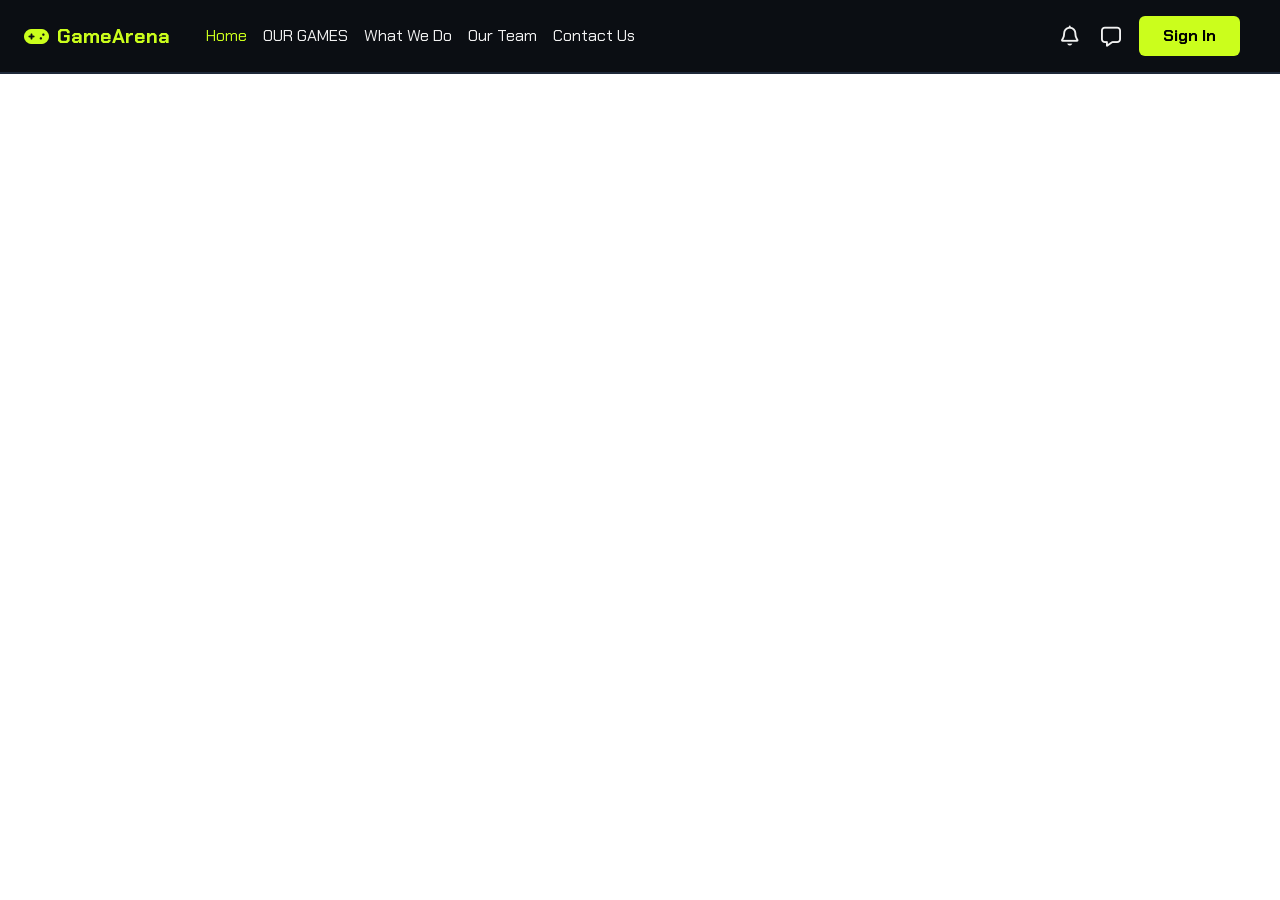
==== indexe.html @ db5d3f6b "add globle feature and  Navbar with styling" ====
<!DOCTYPE html>
<html lang="en">

<head>
    <meta charset="UTF-8">
    <meta name="viewport" content="width=device-width, initial-scale=1.0">
    <title>Games Website</title>
    <link rel="stylesheet" href="css/all.min.css">
    <link rel="stylesheet" href="css/bootstrap.min.css">
    <link rel="stylesheet" href="css/style.css">

    <!-- start font  -->

    <link rel="preconnect" href="https://fonts.googleapis.com">
    <link rel="preconnect" href="https://fonts.gstatic.com" crossorigin>
    <link
        href="https://fonts.googleapis.com/css2?family=Chakra+Petch:ital,wght@0,300;0,400;0,500;0,600;0,700;1,300;1,400;1,500;1,600;1,700&family=Days+One&display=swap"
        rel="stylesheet">

    <!-- end font  -->

</head>

<body>

    <!-- start nav -->

    <header class="position-fixed w-100" id="header">
        <nav class="navbar navbar-expand-lg mx-xxl-5 mx-auto px-0 py-0 px-lg-4 py-lg-3">
            <div class="container-fluid px-0 px-xxl-5">
                <div class="header-nav-container d-flex justify-content-between px-4 py-3 px-lg-0 py-lg-0">
                    <div class="logo-container me-4 d-flex align-items-center">
                        <i class="fa-solid fa-gamepad me-2 fa-lg"></i>
                        <span class="brand-name navbar-brand me-1 fw-bold">GameArena</span>
                    </div>
                    <button class="nav-bar-btn navbar-toggler border-0" type="button" data-bs-toggle="collapse"
                        data-bs-target="#navbarSupportedContent" aria-controls="navbarSupportedContent"
                        aria-expanded="false" aria-label="Toggle navigation">
                        <i class="bars-icon fa-solid fa-bars fa-lg"></i>
                    </button>
                </div>

                <div class="header-links px-4 py-3 px-lg-0 py-lg-0 collapse navbar-collapse"
                    id="navbarSupportedContent">
                    <ul class="nav-bar-list navbar-nav me-auto mb-2 mb-lg-0">
                        <li class="nav-item">
                            <a class="nav-color nav-link active" aria-current="page" href="#">Home</a>
                        </li>
                        <li class="nav-item">
                            <a class="nav-color nav-link" href="#">OUR GAMES</a>
                        </li>
                        <li class="nav-item">
                            <a class="nav-color nav-link" href="#">What We Do</a>
                        </li>
                        <li class="nav-item">
                            <a class="nav-color nav-link" href="#">Our Team</a>
                        </li>
                        <li class="nav-item">
                            <a class="nav-color nav-link" href="#">Contact Us</a>
                        </li>
                    </ul>
                    <div class="Sign-In-container d-flex align-items-center">
                        <button type="button" class="border-0 bg-transparent me-3 notification">
                            <i class="fa-regular fa-bell fa-lg"></i> <span
                                class="display-none d-none">Notifications</span>
                        </button>
                        <button type="button" class="border-0 bg-transparent me-3 message">
                            <i class="fa-regular fa-message fa-lg"></i> <span
                                class="display-none d-none">Messages</span>
                        </button>
                        <button class="sign-in-btn btn-main-color border-0 me-3 fw-bold btn-shine px-4 py-2 rounded-2"
                            type="submit">Sign In</button>
                    </div>
                </div>
            </div>
        </nav>
    </header>

    <!-- end nav -->


    <!-- start main -->

    <main>
        <section></section>
        <section></section>
        <section></section>
        <section></section>
        <section></section>
        <section></section>
    </main>

    <!-- end main -->


    <!-- start footer  -->

    <footer></footer>

    <!-- end footer  -->

    <script src="js/bootstrap.bundle.min.js"></script>
</body>

</html>
---- css/style.css ----
/* start globle feature */

*,
*::before,
*::after {
    margin: 0;
    padding: 0;
    box-sizing: border-box;
}

html {
    scroll-behavior: smooth;
}

body {
    /* font-family: "Days One", sans-serif; */
    font-family: "Chakra Petch", sans-serif;
}

::selection {
    background-color: var(--main-color);
    color: var(--main-background-color);
}

:root {
    --main-background-color: #0B0E13;
    --main-color: #CBFE1C;
    --sub-color: #F1F1F1;
    --border-color: #1E2939;
}

.btn-main-color {
    background-color: var(--main-color);
}

.btn-sub-color {
    color: var(--main-color);
    border: 2px solid var(--main-color);
    background-color: transparent;
    transition: 0.3s;
}

.btn-sub-color:hover {
    background-color: var(--main-color);
    color: var(--main-background-color);
}

.btn-shine {
    position: relative;
    overflow: hidden;
}

.btn-shine:before {
    content: "";
    width: 100%;
    height: 100%;
    background: linear-gradient(90deg, #0000, #fff6, #0000);
    transition: left 0.6s;
    top: 0;
    position: absolute;
    left: -100%;
}

.btn-shine:hover::before {
    left: 100%;
}

.btn-shine:after {
    content: "";
    width: 100%;
    height: 100%;
    background: rgba(0, 0, 0, 0);
    top: 0;
    left: 0;
    bottom: 0;
    right: 0;
    position: absolute;
    transition: 0.3s;
}

.btn-shine:hover::after {
    background: rgba(0, 0, 0, 0.15);
}

/* end globle feature */


/* start Navbar */

header {
    background-color: var(--main-background-color);
    border-bottom: 2px solid var(--border-color);
}

.logo-container i {
    color: var(--main-color);
}

#header .nav-bar-btn {
    box-shadow: none;
}

.bars-icon {
    color: var(--sub-color);
}

#header .navbar-nav .nav-link.active,
#header .navbar-nav .nav-link.show {
    color: var(--main-color);
}

#header .nav-color {
    color: var(--sub-color);
    transition: 0.3s;
}

#header .nav-color:hover {
    color: var(--main-color);
}


#header .brand-name {
    color: var(--main-color);
}

.Sign-In-container .notification,
.Sign-In-container .message {
    color: var(--sub-color);
    transition: 0.3s;
}

.Sign-In-container .notification:hover,
.Sign-In-container .message:hover {
    color: var(--main-color);
}

@media (max-width: 991.5px) {

    .nav-bar-list {
        margin-top: 20px;
    }

    .Sign-In-container {
        margin-top: 20px;
        border-top: 1px solid var(--border-color);
        padding-top: 20px;
        flex-direction: column;
        align-items: flex-start !important;
    }

    .header-links {
        border-top: 1px solid var(--border-color);
    }

    .header-nav-container {
        width: 100%;
    }

    .Sign-In-container .display-none {
        display: inline !important;
    }

    .Sign-In-container .notification,
    .Sign-In-container .message {
        margin-bottom: 12px;
    }

    .nav-bar-list {
        margin-top: 0;
    }

    .nav-bar-list li {
        margin-bottom: 16px;
    }

    .sign-in-btn {
        width: 100%;
    }

    .brand-name {
        font-size: 20px;
    }
}

/* end Navbar */
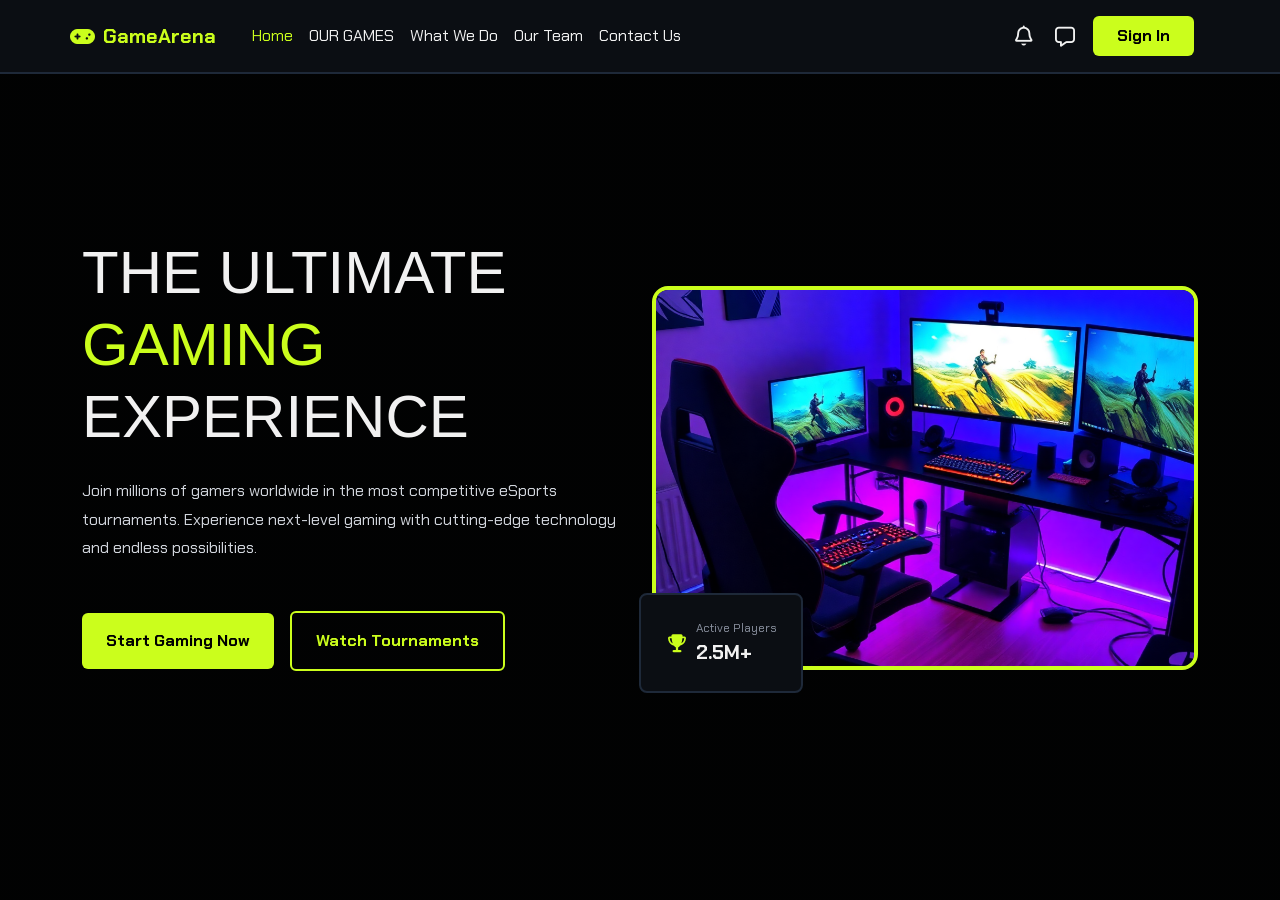
==== commit 08facf53: "enhance styling and layout for hero section and navbar; update font and background colors" ====
--- a/indexe.html
+++ b/indexe.html
@@ -25,55 +25,58 @@
 
     <!-- start nav -->
 
-    <header class="position-fixed w-100" id="header">
-        <nav class="navbar navbar-expand-lg mx-xxl-5 mx-auto px-0 py-0 px-lg-4 py-lg-3">
-            <div class="container-fluid px-0 px-xxl-5">
-                <div class="header-nav-container d-flex justify-content-between px-4 py-3 px-lg-0 py-lg-0">
-                    <div class="logo-container me-4 d-flex align-items-center">
-                        <i class="fa-solid fa-gamepad me-2 fa-lg"></i>
-                        <span class="brand-name navbar-brand me-1 fw-bold">GameArena</span>
+    <header class="position-fixed w-100 z-3" id="header">
+        <div class="container-xl px-0">
+            <nav class="navbar navbar-expand-lg mx-auto px-0 py-0 py-lg-3">
+                <div class="container-fluid px-0">
+                    <div class="header-nav-container d-flex justify-content-between px-4 py-3 px-lg-0 py-lg-0">
+                        <div class="logo-container me-4 d-flex align-items-center">
+                            <i class="fa-solid fa-gamepad me-2 fa-lg"></i>
+                            <span class="brand-name navbar-brand me-1 fw-bold">GameArena</span>
+                        </div>
+                        <button class="nav-bar-btn navbar-toggler border-0" type="button" data-bs-toggle="collapse"
+                            data-bs-target="#navbarSupportedContent" aria-controls="navbarSupportedContent"
+                            aria-expanded="false" aria-label="Toggle navigation">
+                            <i class="bars-icon fa-solid fa-bars fa-lg"></i>
+                        </button>
                     </div>
-                    <button class="nav-bar-btn navbar-toggler border-0" type="button" data-bs-toggle="collapse"
-                        data-bs-target="#navbarSupportedContent" aria-controls="navbarSupportedContent"
-                        aria-expanded="false" aria-label="Toggle navigation">
-                        <i class="bars-icon fa-solid fa-bars fa-lg"></i>
-                    </button>
-                </div>
 
-                <div class="header-links px-4 py-3 px-lg-0 py-lg-0 collapse navbar-collapse"
-                    id="navbarSupportedContent">
-                    <ul class="nav-bar-list navbar-nav me-auto mb-2 mb-lg-0">
-                        <li class="nav-item">
-                            <a class="nav-color nav-link active" aria-current="page" href="#">Home</a>
-                        </li>
-                        <li class="nav-item">
-                            <a class="nav-color nav-link" href="#">OUR GAMES</a>
-                        </li>
-                        <li class="nav-item">
-                            <a class="nav-color nav-link" href="#">What We Do</a>
-                        </li>
-                        <li class="nav-item">
-                            <a class="nav-color nav-link" href="#">Our Team</a>
-                        </li>
-                        <li class="nav-item">
-                            <a class="nav-color nav-link" href="#">Contact Us</a>
-                        </li>
-                    </ul>
-                    <div class="Sign-In-container d-flex align-items-center">
-                        <button type="button" class="border-0 bg-transparent me-3 notification">
-                            <i class="fa-regular fa-bell fa-lg"></i> <span
-                                class="display-none d-none">Notifications</span>
-                        </button>
-                        <button type="button" class="border-0 bg-transparent me-3 message">
-                            <i class="fa-regular fa-message fa-lg"></i> <span
-                                class="display-none d-none">Messages</span>
-                        </button>
-                        <button class="sign-in-btn btn-main-color border-0 me-3 fw-bold btn-shine px-4 py-2 rounded-2"
-                            type="submit">Sign In</button>
+                    <div class="header-links px-4 py-3 px-lg-0 py-lg-0 collapse navbar-collapse"
+                        id="navbarSupportedContent">
+                        <ul class="nav-bar-list navbar-nav me-auto mb-2 mb-lg-0">
+                            <li class="nav-item">
+                                <a class="nav-color nav-link active" aria-current="page" href="#hero">Home</a>
+                            </li>
+                            <li class="nav-item">
+                                <a class="nav-color nav-link" href="#">OUR GAMES</a>
+                            </li>
+                            <li class="nav-item">
+                                <a class="nav-color nav-link" href="#">What We Do</a>
+                            </li>
+                            <li class="nav-item">
+                                <a class="nav-color nav-link" href="#">Our Team</a>
+                            </li>
+                            <li class="nav-item">
+                                <a class="nav-color nav-link" href="#">Contact Us</a>
+                            </li>
+                        </ul>
+                        <div class="sign-in-container d-flex align-items-center">
+                            <button type="button" class="border-0 bg-transparent me-3 notification">
+                                <i class="fa-regular fa-bell fa-lg"></i> <span
+                                    class="display-none d-none">Notifications</span>
+                            </button>
+                            <button type="button" class="border-0 bg-transparent me-3 message">
+                                <i class="fa-regular fa-message fa-lg"></i> <span
+                                    class="display-none d-none">Messages</span>
+                            </button>
+                            <button
+                                class="sign-in-btn btn-main-color border-0 me-3 fw-bold btn-shine px-4 py-2 rounded-2"
+                                type="submit">Sign In</button>
+                        </div>
                     </div>
                 </div>
-            </div>
-        </nav>
+            </nav>
+        </div>
     </header>
 
     <!-- end nav -->
@@ -82,7 +85,47 @@
     <!-- start main -->
 
     <main>
-        <section></section>
+
+        <!-- start hero section -->
+
+        <section class="hero min-vh-100 d-flex align-items-center" id="hero">
+            <div class="container d-flex align-items-center justify-content-center">
+                <div class="row align-items-center px-xxl-2 text-center text-lg-start">
+                    <div class="hero-text col-lg-6">
+                        <h1 class="d-flex flex-column mb-4">THE ULTIMATE <span> GAMING</span> EXPERIENCE</h1>
+                        <p class="mb-5">Join millions of gamers worldwide in the most competitive eSports tournaments.
+                            Experience
+                            next-level gaming with cutting-edge technology and endless possibilities.</p>
+                        <div class="hero-btn d-flex align-items-center justify-content-center justify-content-lg-start mb-5">
+                            <button
+                                class="start-gaming-now-btn btn-main-color border-0 me-sm-3 fw-bold btn-shine px-4 py-3 rounded-2"
+                                type="submit">Start Gaming Now</button>
+                            <button class="watch-tournaments-btn btn-sub-color fw-bold btn-shine px-4 py-3 rounded-2"
+                                type="submit">Watch Tournaments</button>
+                        </div>
+                    </div>
+                    <div class="hero-image col-lg-6 position-relative">
+                        <div class="image-container">
+                            <img class="w-100 h-100 object-fit-cover rounded-4" src="images/hero-img.png"
+                                alt="hero-img">
+                        </div>
+                        <div class="trophy-container p-lg-4 p-sm-2 rounded-3 position-absolute">
+                            <div class="trophy d-flex align-items-center gap-2 text-start">
+                                <i class="fa-solid fa-trophy fa-lg"></i>
+                                <div>
+                                    <p class="active-players mb-0">Active Players</p>
+                                    <p class="active-players-number mb-0 fs-5 fw-bold">2.5M+</p>
+                                </div>
+                            </div>
+                        </div>
+                    </div>
+                </div>
+            </div>
+        </section>
+
+        <!-- end hero section -->
+
+
         <section></section>
         <section></section>
         <section></section>
--- a/css/style.css
+++ b/css/style.css
@@ -13,8 +13,15 @@
 }
 
 body {
-    /* font-family: "Days One", sans-serif; */
     font-family: "Chakra Petch", sans-serif;
+    background-color: var(--main-background-color);
+}
+
+h1,
+h2,
+h3,
+h4 {
+    font-family: "Days One", sans-serif;
 }
 
 ::selection {
@@ -27,6 +34,8 @@
     --main-color: #CBFE1C;
     --sub-color: #F1F1F1;
     --border-color: #1E2939;
+    --gray-color: #8B92A0;
+    --second-gray: #D1D5DC;
 }
 
 .btn-main-color {
@@ -123,24 +132,19 @@
     color: var(--main-color);
 }
 
-.Sign-In-container .notification,
-.Sign-In-container .message {
+.sign-in-container .notification,
+.sign-in-container .message {
     color: var(--sub-color);
     transition: 0.3s;
 }
 
-.Sign-In-container .notification:hover,
-.Sign-In-container .message:hover {
+.sign-in-container .notification:hover,
+.sign-in-container .message:hover {
     color: var(--main-color);
 }
 
 @media (max-width: 991.5px) {
-
-    .nav-bar-list {
-        margin-top: 20px;
-    }
-
-    .Sign-In-container {
+    .sign-in-container {
         margin-top: 20px;
         border-top: 1px solid var(--border-color);
         padding-top: 20px;
@@ -156,17 +160,13 @@
         width: 100%;
     }
 
-    .Sign-In-container .display-none {
+    .sign-in-container .display-none {
         display: inline !important;
     }
 
-    .Sign-In-container .notification,
-    .Sign-In-container .message {
+    .sign-in-container .notification,
+    .sign-in-container .message {
         margin-bottom: 12px;
-    }
-
-    .nav-bar-list {
-        margin-top: 0;
     }
 
     .nav-bar-list li {
@@ -182,4 +182,140 @@
     }
 }
 
-/* end Navbar */+/* end Navbar */
+
+
+/* start hero section */
+
+.hero {
+    padding-top: 120px;
+    padding-bottom: 64px;
+    background-image: linear-gradient(#000000e0, #000000e0), url("../images/hero-bg.jpg");
+    background-position: 50%;
+    background-size: cover;
+    background-attachment: fixed;
+}
+
+.trophy-container {
+    background-color: var(--main-background-color);
+    border: 2px solid var(--border-color);
+}
+
+.trophy i {
+    color: var(--main-color);
+}
+
+.image-container img {
+    border: 4px solid var(--main-color);
+}
+
+.hero-text h1 {
+    color: var(--sub-color);
+}
+
+.hero-text h1 span {
+    color: var(--main-color);
+}
+
+.hero-text p {
+    color: var(--second-gray);
+    line-height: 1.8;
+}
+
+.active-players {
+    font-size: 12px;
+    color: var(--gray-color);
+}
+
+.active-players-number {
+    color: var(--sub-color);
+}
+
+.trophy-container {
+    bottom: -6%;
+    left: -0.1%;
+}
+
+/* end hero section */
+
+/* media */
+
+/* xs */
+@media screen and (max-width:576px) {
+    .image-container {
+        height: 224px;
+    }
+
+    .hero-text h1 {
+        font-size: 30px;
+    }
+
+    .trophy i {
+        font-size: 15px;
+    }
+
+    .trophy-container {
+        padding: 12px;
+    }
+
+    .active-players {
+        font-size: 10px;
+    }
+
+    .active-players-number {
+        font-size: 12px;
+    }
+
+    .hero-btn {
+        flex-direction: column;
+        gap: 16px;
+    }
+
+    .hero-btn button {
+        padding: 10px 20px !important;
+    }
+
+    .start-gaming-now-btn,
+    .watch-tournaments-btn {
+        width: 100%;
+    }
+}
+
+/* sm */
+@media screen and (min-width:576px) {
+    .image-container {
+        height: 300px;
+    }
+
+    .hero-text h1 {
+        font-size: 32px;
+    }
+
+    .trophy i {
+        font-size: 18px;
+    }
+}
+
+/* md */
+@media screen and (min-width:768px) {
+    .image-container {
+        height: 384px;
+    }
+
+    .hero-text h1 {
+        font-size: 48px;
+    }
+}
+
+/* lg */
+@media screen and (min-width:992px) {
+    .hero-text h1 {
+        font-size: 60px;
+    }
+}
+
+/* xl */
+@media screen and (min-width:1200px) {}
+
+/* xxl */
+@media screen and (min-width:1400px) {}
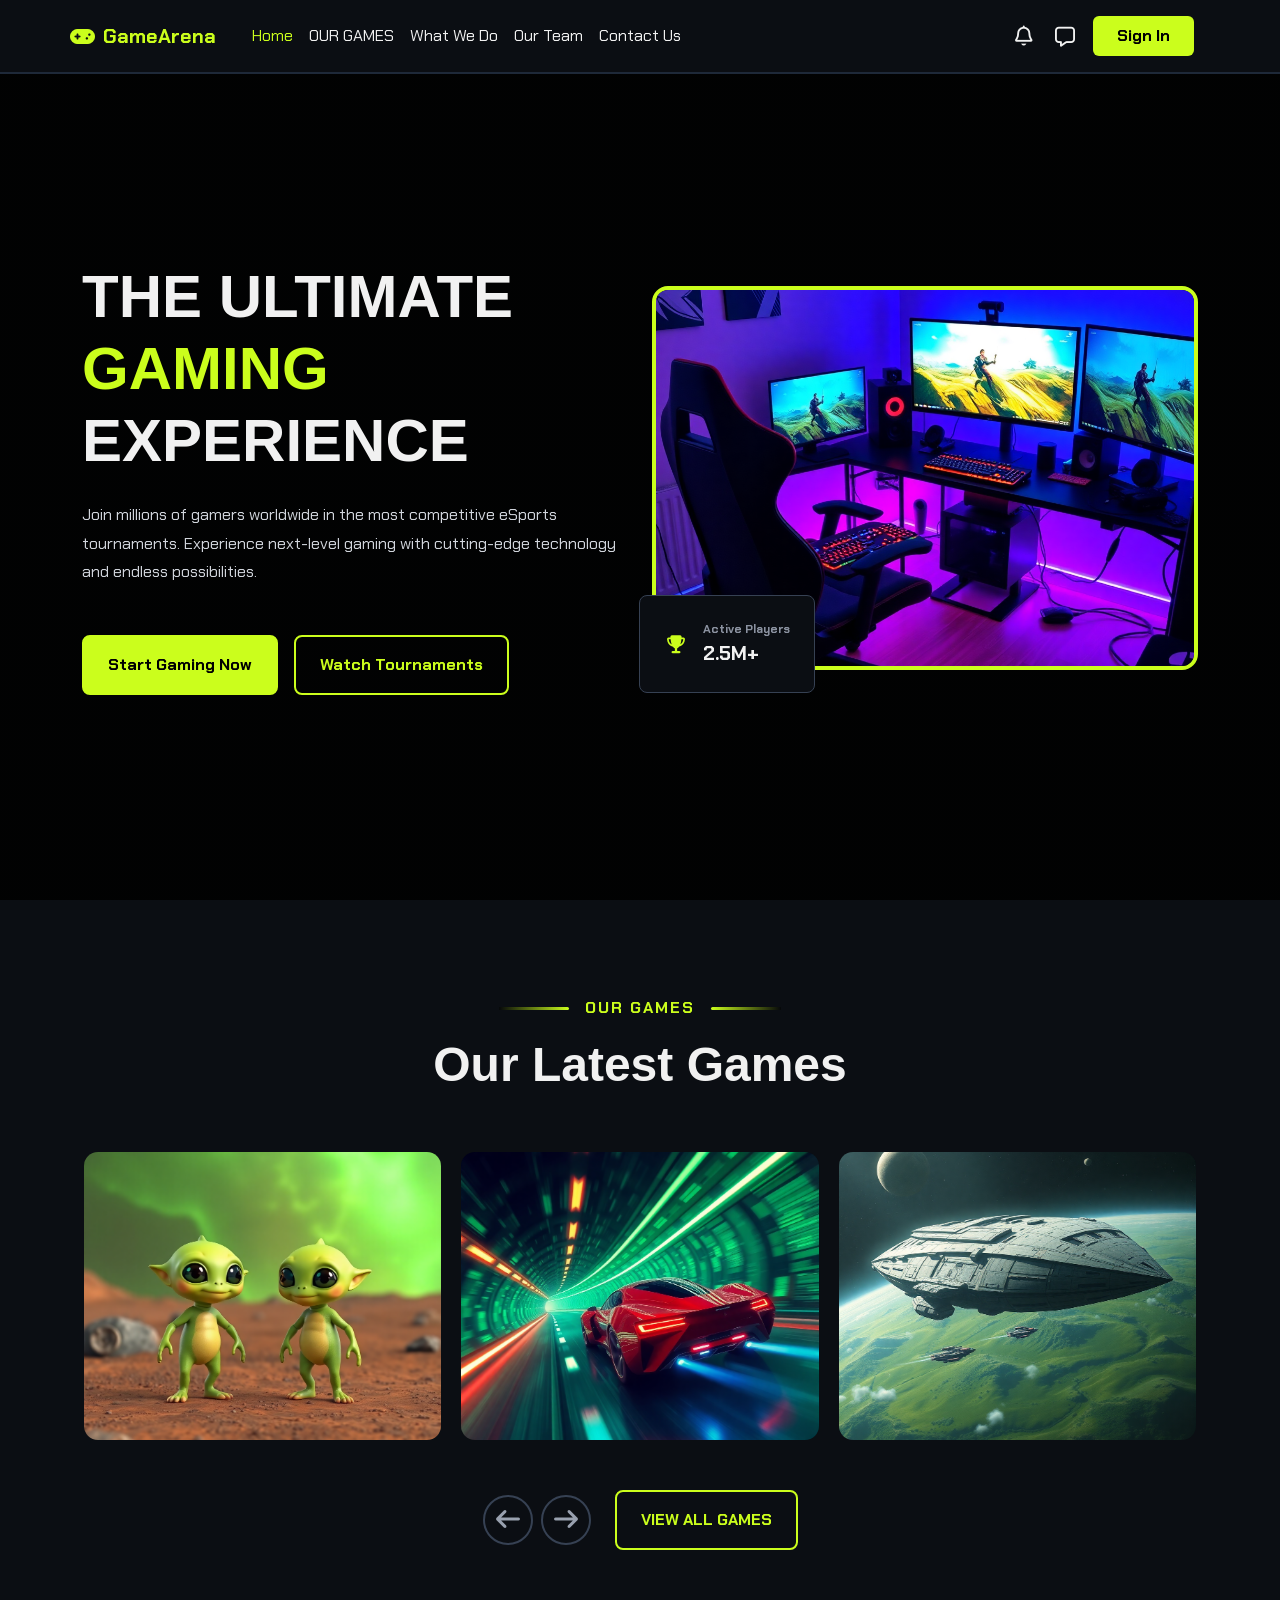
==== commit d5ffb9c5: "add our games section with carousel and enhance hero section layout" ====
--- a/indexe.html
+++ b/indexe.html
@@ -26,7 +26,7 @@
     <!-- start nav -->
 
     <header class="position-fixed w-100 z-3" id="header">
-        <div class="container-xl px-0">
+        <div class="container-lg px-0">
             <nav class="navbar navbar-expand-lg mx-auto px-0 py-0 py-lg-3">
                 <div class="container-fluid px-0">
                     <div class="header-nav-container d-flex justify-content-between px-4 py-3 px-lg-0 py-lg-0">
@@ -48,7 +48,7 @@
                                 <a class="nav-color nav-link active" aria-current="page" href="#hero">Home</a>
                             </li>
                             <li class="nav-item">
-                                <a class="nav-color nav-link" href="#">OUR GAMES</a>
+                                <a class="nav-color nav-link" href="#our-games">OUR GAMES</a>
                             </li>
                             <li class="nav-item">
                                 <a class="nav-color nav-link" href="#">What We Do</a>
@@ -90,17 +90,18 @@
 
         <section class="hero min-vh-100 d-flex align-items-center" id="hero">
             <div class="container d-flex align-items-center justify-content-center">
-                <div class="row align-items-center px-xxl-2 text-center text-lg-start">
+                <div class="row align-items-center px-xxl-2 text-center text-lg-start gx-xxl-5">
                     <div class="hero-text col-lg-6">
-                        <h1 class="d-flex flex-column mb-4">THE ULTIMATE <span> GAMING</span> EXPERIENCE</h1>
+                        <h1 class="d-flex flex-column mb-4 fw-bolder">THE ULTIMATE <span> GAMING</span> EXPERIENCE</h1>
                         <p class="mb-5">Join millions of gamers worldwide in the most competitive eSports tournaments.
                             Experience
                             next-level gaming with cutting-edge technology and endless possibilities.</p>
-                        <div class="hero-btn d-flex align-items-center justify-content-center justify-content-lg-start mb-5">
+                        <div
+                            class="hero-btn d-flex align-items-center justify-content-center justify-content-lg-start mb-5 mb-lg-0">
                             <button
-                                class="start-gaming-now-btn btn-main-color border-0 me-sm-3 fw-bold btn-shine px-4 py-3 rounded-2"
+                                class="start-gaming-now-btn btn-main-color me-sm-3 fw-bold btn-shine px-4 py-3 rounded-3"
                                 type="submit">Start Gaming Now</button>
-                            <button class="watch-tournaments-btn btn-sub-color fw-bold btn-shine px-4 py-3 rounded-2"
+                            <button class="watch-tournaments-btn btn-sub-color fw-bold btn-shine px-4 py-3 rounded-3"
                                 type="submit">Watch Tournaments</button>
                         </div>
                     </div>
@@ -110,10 +111,10 @@
                                 alt="hero-img">
                         </div>
                         <div class="trophy-container p-lg-4 p-sm-2 rounded-3 position-absolute">
-                            <div class="trophy d-flex align-items-center gap-2 text-start">
+                            <div class="trophy d-flex align-items-center gap-3 text-start">
                                 <i class="fa-solid fa-trophy fa-lg"></i>
                                 <div>
-                                    <p class="active-players mb-0">Active Players</p>
+                                    <p class="active-players mb-0 fw-bold">Active Players</p>
                                     <p class="active-players-number mb-0 fs-5 fw-bold">2.5M+</p>
                                 </div>
                             </div>
@@ -126,7 +127,213 @@
         <!-- end hero section -->
 
 
-        <section></section>
+        <!-- start our-games -->
+        <section class="our-games" id="our-games">
+            <div class="container">
+                <div class="row align-items-center px-xxl-2 gx-xxl-5">
+                    <div class="header-container text-center mb-5">
+                        <div class="d-flex justify-content-center align-items-center">
+                            <p class="gradiant1"></p>
+                            <p class="our-games-text px-3 fw-bold">OUR GAMES</p>
+                            <p class="gradiant2"></p>
+                        </div>
+                        <h2 class="heading-2 fw-bolder">Our Latest Games</h2>
+                    </div>
+                    <div id="carouselExample" class="carousel slide overflow-x-hidden">
+                        <div class="carousel-inner">
+                            <div class="carousel-item active">
+                                <div class="row g-3">
+                                    <div class="carousel-container col-12 col-md-6 col-lg-4 position-relative">
+                                        <div class="img-wrapper rounded-4">
+                                            <img src="images/latest-games-1.png" class="d-block w-100 object-fit-cover"
+                                                alt="latest-games-1">
+                                        </div>
+                                        <div
+                                            class="transition-bottom position-absolute bottom-0 start-0 end-0 h-50 rounded-4">
+                                        </div>
+                                        <div class="game-type-container d-flex gap-2 position-absolute">
+                                            <span class="fw-bold rounded-pill px-2 py-1"><i
+                                                    class="fa-solid fa-gamepad me-2"></i>ADVENTURE</span>
+                                            <span class="fw-bold rounded-pill px-2 py-1"><i
+                                                    class="fa-solid fa-users me-2"></i>MULTIPLAYER</span>
+                                        </div>
+                                        <h3 class="game-name position-absolute p-3 m-0 fs-6 fw-bold">Alien Companions
+                                        </h3>
+                                    </div>
+                                    <div class="carousel-container col-12 col-md-6 col-lg-4 position-relative">
+                                        <div class="img-wrapper rounded-4">
+                                            <img src="images/latest-games-2.png" class="d-block w-100 object-fit-cover"
+                                                alt="latest-games-1">
+                                        </div>
+                                        <div
+                                            class="transition-bottom position-absolute bottom-0 start-0 end-0 h-50 rounded-4">
+                                        </div>
+                                        <div class="game-type-container d-flex gap-2 position-absolute">
+                                            <span class="fw-bold rounded-pill px-2 py-1"><i
+                                                    class="fa-solid fa-flag-checkered me-2"></i>RACING</span>
+                                            <span class="fw-bold rounded-pill px-2 py-1"><i
+                                                    class="fa-solid fa-bolt me-2"></i>SCI-FI</span>
+                                        </div>
+                                        <h3 class="game-name position-absolute p-3 m-0 fs-6 fw-bold">Cyber Run 2099</h3>
+                                    </div>
+                                    <div class="carousel-container col-12 col-md-6 col-lg-4 position-relative">
+                                        <div class="img-wrapper rounded-4">
+                                            <img src="images/latest-games-3.png" class="d-block w-100 object-fit-cover"
+                                                alt="latest-games-1">
+                                        </div>
+                                        <div
+                                            class="transition-bottom position-absolute bottom-0 start-0 end-0 h-50 rounded-4">
+                                        </div>
+                                        <div class="game-type-container d-flex gap-2 position-absolute">
+                                            <span class="fw-bold rounded-pill px-2 py-1"><i
+                                                    class="fa-brands fa-discord me-2"></i>ACTION</span>
+                                            <span class="fw-bold rounded-pill px-2 py-1"><i
+                                                    class="fa-solid fa-microchip me-2"></i>GEFORCE</span>
+                                        </div>
+                                        <h3 class="game-name position-absolute p-3 m-0 fs-6 fw-bold">The Legend of
+                                            Zelda: Tears of the Kingdom</h3>
+                                    </div>
+                                </div>
+                            </div>
+                            <div class="carousel-item">
+                                <div class="row g-3">
+                                    <div class="carousel-container col-12 col-md-6 col-lg-4 position-relative">
+                                        <div class="img-wrapper rounded-4">
+                                            <img src="images/latest-games-4.png" class="d-block w-100 object-fit-cover"
+                                                alt="latest-games-1">
+                                        </div>
+                                        <div
+                                            class="transition-bottom position-absolute bottom-0 start-0 end-0 h-50 rounded-4">
+                                        </div>
+                                        <div class="game-type-container d-flex gap-2 position-absolute">
+                                            <span class="fw-bold rounded-pill px-2 py-1"><i
+                                                    class="fa-solid fa-shield-halved me-2"></i>RPG</span>
+                                            <span class="fw-bold rounded-pill px-2 py-1"><i
+                                                    class="fa-solid fa-wand-magic-sparkles me-2"></i>FANTASY</span>
+                                        </div>
+                                        <h3 class="game-name position-absolute p-3 m-0 fs-6 fw-bold">Aetheria Chronicles
+                                        </h3>
+                                    </div>
+                                    <div class="carousel-container col-12 col-md-6 col-lg-4 position-relative">
+                                        <div class="img-wrapper rounded-4">
+                                            <img src="images/latest-games-5.png" class="d-block w-100 object-fit-cover"
+                                                alt="latest-games-1">
+                                        </div>
+                                        <div
+                                            class="transition-bottom position-absolute bottom-0 start-0 end-0 h-50 rounded-4">
+                                        </div>
+                                        <div class="game-type-container d-flex gap-2 position-absolute">
+                                            <span class="fw-bold rounded-pill px-2 py-1"><i
+                                                    class="fa-solid fa-crosshairs me-2"></i>SHOOTER</span>
+                                            <span class="fw-bold rounded-pill px-2 py-1"><i
+                                                    class="fa-solid fa-user-group me-2"></i>CO-OP</span>
+                                        </div>
+                                        <h3 class="game-name position-absolute p-3 m-0 fs-6 fw-bold">Warfront Protocol
+                                        </h3>
+                                    </div>
+                                    <div class="carousel-container col-12 col-md-6 col-lg-4 position-relative">
+                                        <div class="img-wrapper rounded-4">
+                                            <img src="images/latest-games-6.png" class="d-block w-100 object-fit-cover"
+                                                alt="latest-games-1">
+                                        </div>
+                                        <div
+                                            class="transition-bottom position-absolute bottom-0 start-0 end-0 h-50 rounded-4">
+                                        </div>
+                                        <div class="game-type-container d-flex gap-2 position-absolute">
+                                            <span class="fw-bold rounded-pill px-2 py-1"><i
+                                                    class="fa-solid fa-dragon me-2"></i>FOOTBALL</span>
+                                            <span class="fw-bold rounded-pill px-2 py-1"><i
+                                                    class="fa-solid fa-star me-2"></i>FANTASY</span>
+                                        </div>
+                                        <h3 class="game-name position-absolute p-3 m-0 fs-6 fw-bold">Shot Striker</h3>
+                                    </div>
+                                </div>
+
+                            </div>
+                            <div class="carousel-item">
+                                <div class="row g-3">
+                                    <div class="carousel-container col-12 col-md-6 col-lg-4 position-relative">
+                                        <div class="img-wrapper rounded-4">
+                                            <img src="images/latest-games-7.png" class="d-block w-100 object-fit-cover"
+                                                alt="latest-games-1">
+                                        </div>
+                                        <div
+                                            class="transition-bottom position-absolute bottom-0 start-0 end-0 h-50 rounded-4">
+                                        </div>
+                                        <div class="game-type-container d-flex gap-2 position-absolute">
+                                            <span class="fw-bold rounded-pill px-2 py-1"><i
+                                                    class="fa-solid fa-trophy me-2"></i>SPORTS</span>
+                                            <span class="fw-bold rounded-pill px-2 py-1"><i
+                                                    class="fa-solid fa-fire me-2"></i>LEAGUE</span>
+                                        </div>
+                                        <h3 class="game-name position-absolute p-3 m-0 fs-6 fw-bold">Epic Gaming League
+                                        </h3>
+                                    </div>
+                                    <div class="carousel-container col-12 col-md-6 col-lg-4 position-relative">
+                                        <div class="img-wrapper rounded-4">
+                                            <img src="images/latest-games-8.png" class="d-block w-100 object-fit-cover"
+                                                alt="latest-games-1">
+                                        </div>
+                                        <div
+                                            class="transition-bottom position-absolute bottom-0 start-0 end-0 h-50 rounded-4">
+                                        </div>
+                                        <div class="game-type-container d-flex gap-2 position-absolute">
+                                            <span class="fw-bold rounded-pill px-2 py-1"><i
+                                                    class="fa-solid fa-rocket me-2"></i>SPACE</span>
+                                            <span class="fw-bold rounded-pill px-2 py-1"><i
+                                                    class="fa-solid fa-globe me-2"></i>EXPLORATION</span>
+                                        </div>
+                                        <h3 class="game-name position-absolute p-3 m-0 fs-6 fw-bold">Barren alien worlds
+                                        </h3>
+                                    </div>
+                                    <div class="carousel-container col-12 col-md-6 col-lg-4 position-relative">
+                                        <div class="img-wrapper rounded-4">
+                                            <img src="images/latest-games-9.png" class="d-block w-100 object-fit-cover"
+                                                alt="latest-games-1">
+                                        </div>
+                                        <div
+                                            class="transition-bottom position-absolute bottom-0 start-0 end-0 h-50 rounded-4">
+                                        </div>
+                                        <div class="game-type-container d-flex gap-2 position-absolute">
+                                            <span class="fw-bold rounded-pill px-2 py-1"><i
+                                                    class="fa-solid fa-hat-wizard me-2"></i>ACTION</span>
+                                            <span class="fw-bold rounded-pill px-2 py-1"><i
+                                                    class="fa-solid fa-dungeon me-2"></i>FUTURISTIC</span>
+                                        </div>
+                                        <h3 class="game-name position-absolute p-3 m-0 fs-6 fw-bold">Cloveland Quest
+                                        </h3>
+                                    </div>
+                                </div>
+
+                            </div>
+                        </div>
+                        <div
+                            class="our-games-btn-container mt-4 mt-sm-5 d-flex align-items-center justify-content-center">
+                            <div class="action-btn d-flex align-items-center justify-content-center">
+                                <button
+                                    class="me-2 rounded-circle bg-transparent p-3 d-flex align-items-center justify-content-center"
+                                    type="button" data-bs-target="#carouselExample" data-bs-slide="prev">
+                                    <span class="action-icon fa-solid fa-arrow-left fa-xl" aria-hidden="true"></span>
+                                    <span class="visually-hidden">Previous</span>
+                                </button>
+                                <button
+                                    class="me-sm-4 rounded-circle bg-transparent p-3 d-flex align-items-center justify-content-center"
+                                    type="button" data-bs-target="#carouselExample" data-bs-slide="next">
+                                    <span class="action-icon fa-solid fa-arrow-right fa-xl" aria-hidden="true"></span>
+                                    <span class="visually-hidden">Next</span>
+                                </button>
+                            </div>
+                            <button class="view-all-games-btn btn-sub-color fw-bold px-4 py-3 rounded-3"
+                                type="submit">VIEW ALL GAMES</button>
+                        </div>
+                    </div>
+                </div>
+            </div>
+        </section>
+
+        <!-- end our-games -->
+
+
         <section></section>
         <section></section>
         <section></section>
--- a/css/style.css
+++ b/css/style.css
@@ -18,9 +18,7 @@
 }
 
 h1,
-h2,
-h3,
-h4 {
+h2 {
     font-family: "Days One", sans-serif;
 }
 
@@ -34,12 +32,15 @@
     --main-color: #CBFE1C;
     --sub-color: #F1F1F1;
     --border-color: #1E2939;
+    --second-border: #364153;
     --gray-color: #8B92A0;
     --second-gray: #D1D5DC;
+    --dark-gray: #99a1af;
 }
 
 .btn-main-color {
     background-color: var(--main-color);
+    border: 2px solid var(--main-color);
 }
 
 .btn-sub-color {
@@ -198,7 +199,7 @@
 
 .trophy-container {
     background-color: var(--main-background-color);
-    border: 2px solid var(--border-color);
+    border: 1px solid var(--second-border);
 }
 
 .trophy i {
@@ -236,7 +237,152 @@
     left: -0.1%;
 }
 
+.gradiant1 {
+    width: 70px;
+    height: 3px;
+    background: #CBFE1C;
+    background: linear-gradient(90deg, #00000080 0%, #cbfe1c 100%);
+    border-top-right-radius: 10px;
+    border-bottom-right-radius: 10px;
+}
+
+.gradiant2 {
+    width: 70px;
+    height: 3px;
+    background: #CBFE1C;
+    background: linear-gradient(90deg, #cbfe1c 0%, #00000080 100%);
+    border-top-left-radius: 10px;
+    border-bottom-left-radius: 10px;
+}
+
+.our-games-text {
+    font-family: "Chakra Petch", sans-serif;
+    color: var(--main-color);
+    letter-spacing: 2px;
+}
+
 /* end hero section */
+
+
+/* start our games */
+
+.our-games {
+    padding: 96px 0px;
+    background-color: var(--main-background-color);
+}
+
+.carousel-container img {
+    max-height: 18em;
+}
+
+.carousel-container {
+    overflow: hidden;
+}
+
+.heading-2 {
+    font-size: 48px;
+    color: var(--sub-color);
+}
+
+.transition-bottom {
+    width: calc(100% - 16px);
+    margin: auto;
+}
+
+.game-type-container {
+    top: -30%;
+    left: 6%;
+    font-size: 12px;
+    color: var(--sub-color);
+    transition: 0.5s;
+}
+
+.game-type-container span {
+    backdrop-filter: blur(8px);
+    background-color: rgba(0, 0, 0, 0.8);
+}
+
+.game-type-container span i {
+    color: var(--main-color);
+}
+
+.img-wrapper {
+    overflow: hidden;
+}
+
+.img-wrapper img {
+    transition: 0.5s;
+}
+
+.img-wrapper {
+    border: 2px solid transparent;
+    transition: 0.5s;
+}
+
+.carousel-container:hover .img-wrapper {
+    border-color: var(--main-color);
+}
+
+.carousel-container:hover img {
+    transform: scale(1.1);
+}
+
+.transition-bottom {
+    background: #FFF;
+    background: linear-gradient(180deg, rgba(255, 255, 255, 0.01) 0%, rgba(203, 254, 28, 1) 100%);
+    opacity: 0;
+    transition: 0.5s;
+}
+
+.carousel-container:hover .transition-bottom {
+    opacity: 1;
+}
+
+.game-name {
+    color: var(--main-background-color);
+    bottom: -30%;
+    transition: 0.5s;
+}
+
+.carousel-container:hover .game-name {
+    bottom: 0;
+}
+
+.carousel-container:hover .game-type-container {
+    top: 4%;
+    z-index: 0;
+}
+
+.game-name,
+.game-type-container,
+.img-wrapper {
+    cursor: pointer;
+}
+
+.game-name,
+.game-type-container,
+.transition-bottom {
+    pointer-events: none;
+}
+
+.action-btn button {
+    width: 50px;
+    height: 50px;
+    color: var(--dark-gray);
+    border: 2px solid var(--second-border);
+    display: flex;
+    justify-content: center;
+    align-items: center;
+    transition: 0.3s;
+}
+
+.action-btn button:hover {
+    color: var(--main-color);
+    border-color: var(--main-color);
+}
+
+/* end our games */
+
 
 /* media */
 
@@ -266,18 +412,37 @@
         font-size: 12px;
     }
 
-    .hero-btn {
+    .hero-btn,
+    .our-games-btn-container {
         flex-direction: column;
         gap: 16px;
     }
 
     .hero-btn button {
         padding: 10px 20px !important;
+        font-size: 12px;
     }
 
     .start-gaming-now-btn,
     .watch-tournaments-btn {
         width: 100%;
+    }
+
+    .logo-container {
+        flex-wrap: wrap;
+    }
+
+    .heading-2 {
+        font-size: 28px;
+    }
+
+    .action-btn button .action-icon {
+        font-size: 16px;
+    }
+
+    .action-btn button {
+        width: 35px;
+        height: 35px;
     }
 }
 
@@ -294,6 +459,10 @@
     .trophy i {
         font-size: 18px;
     }
+
+    .heading-2 {
+        font-size: 28px;
+    }
 }
 
 /* md */
@@ -305,6 +474,10 @@
     .hero-text h1 {
         font-size: 48px;
     }
+
+    .heading-2 {
+        font-size: 32px;
+    }
 }
 
 /* lg */
@@ -312,6 +485,10 @@
     .hero-text h1 {
         font-size: 60px;
     }
+
+    .heading-2 {
+        font-size: 48px;
+    }
 }
 
 /* xl */
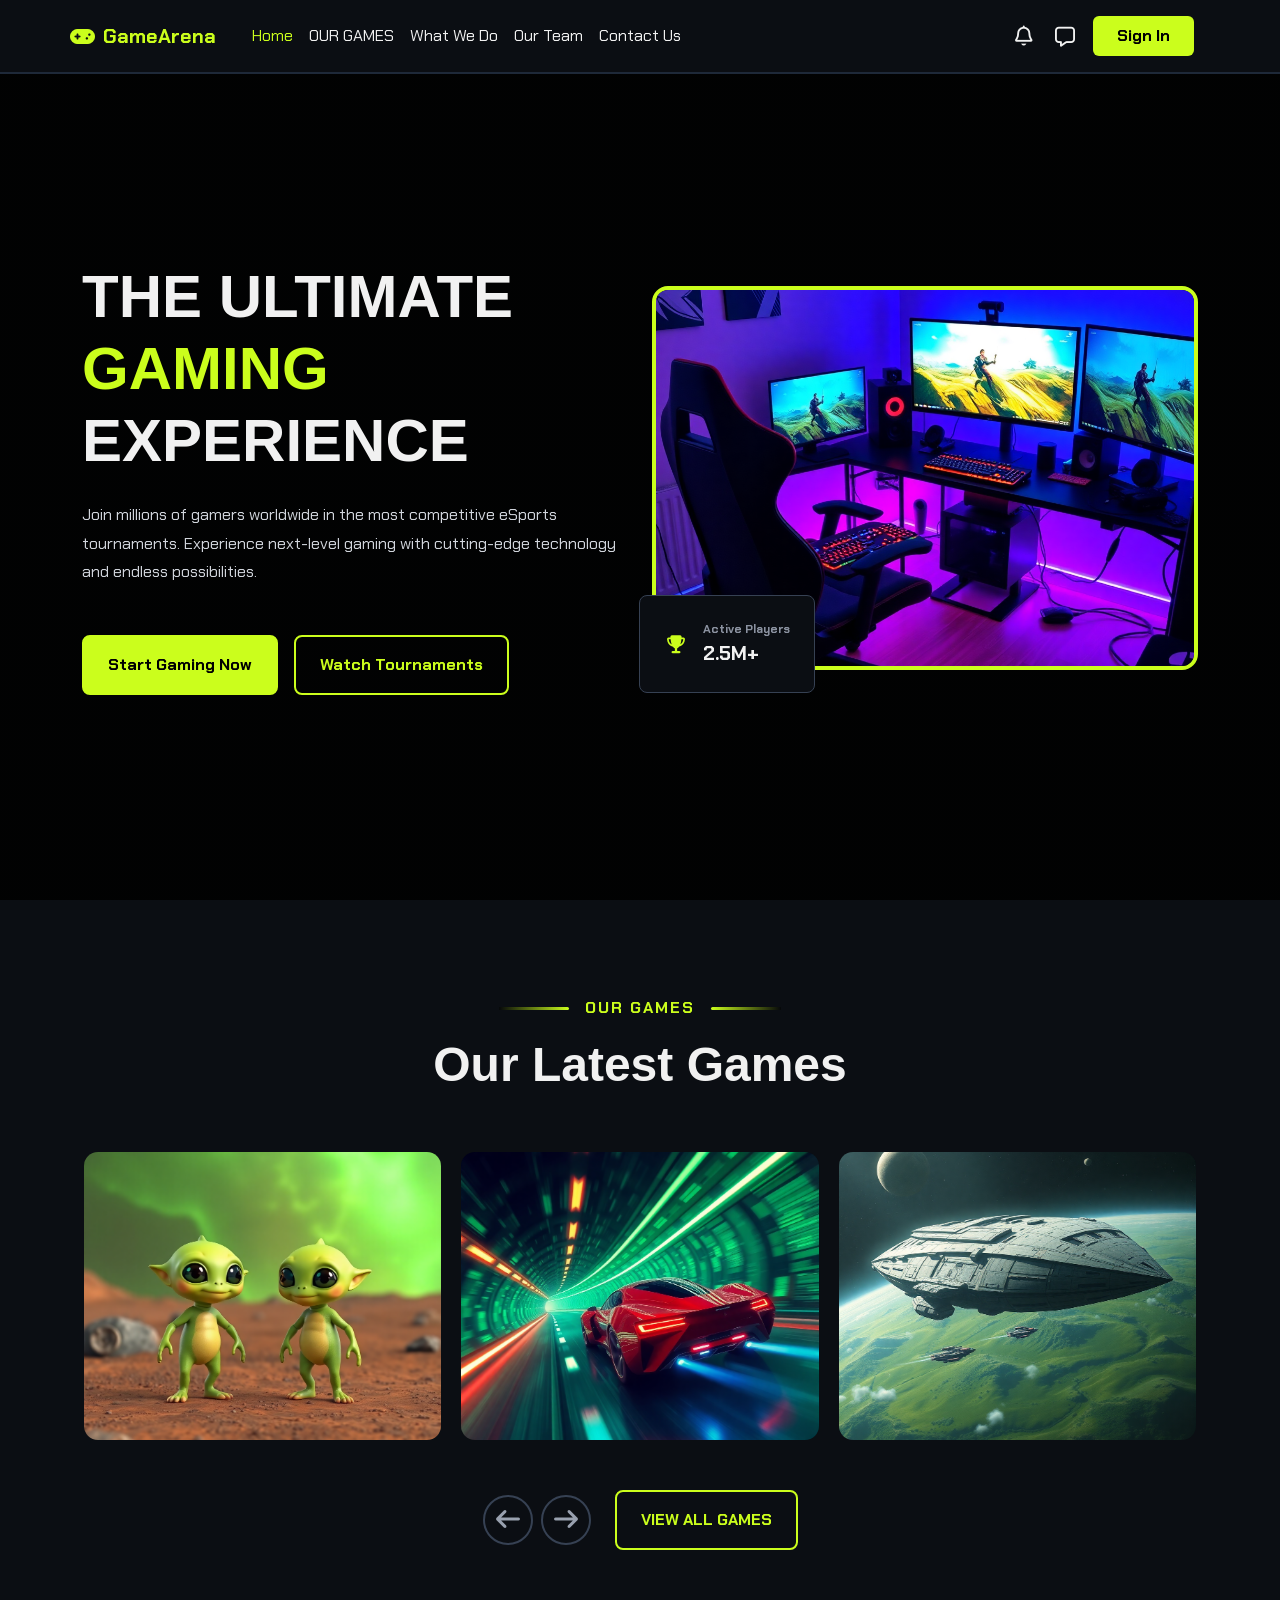
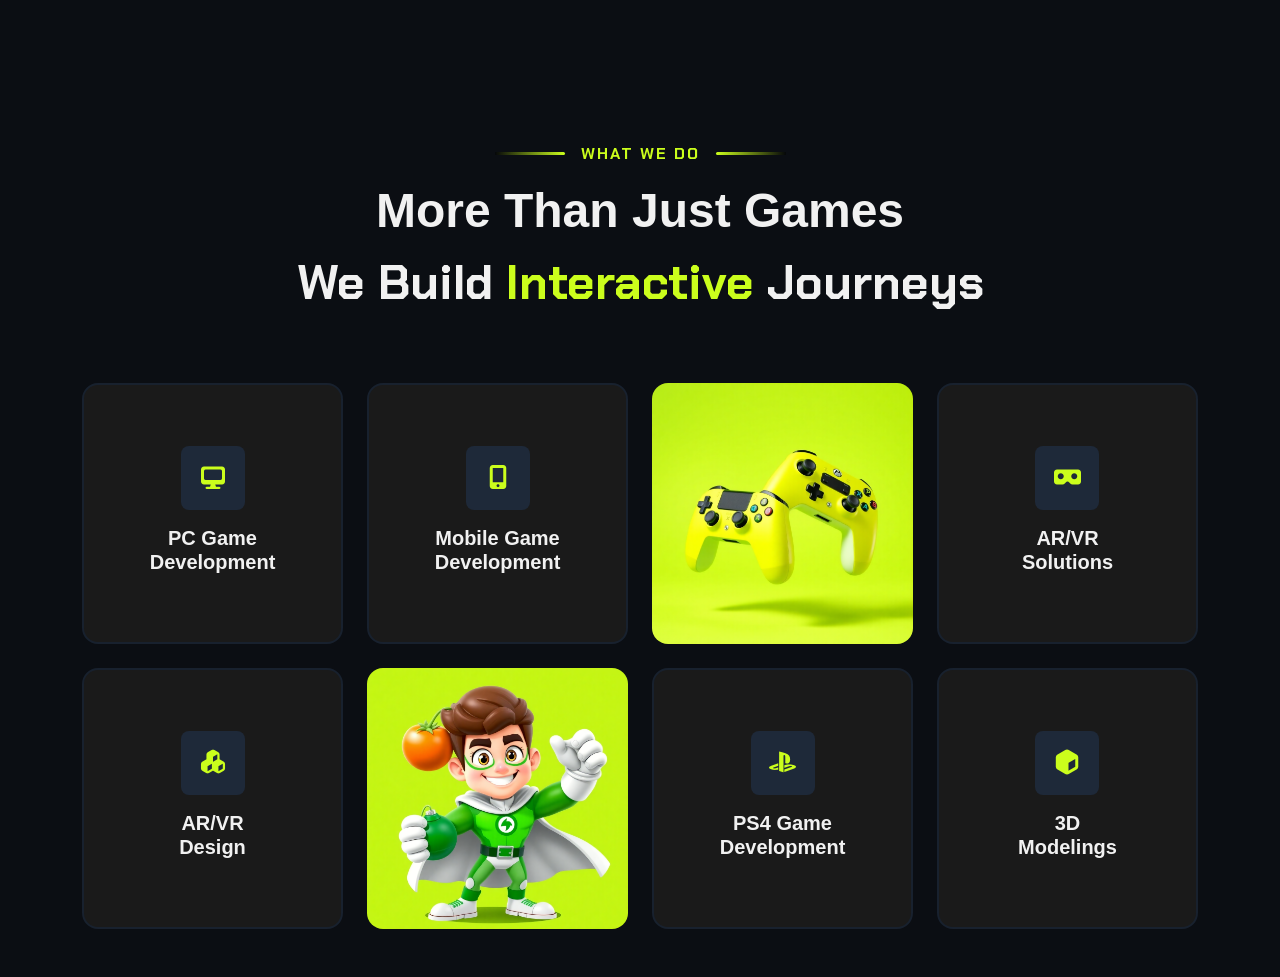
==== commit a5ec858b: "add "What We Do" section with cards and update navigation link" ====
--- a/indexe.html
+++ b/indexe.html
@@ -51,7 +51,7 @@
                                 <a class="nav-color nav-link" href="#our-games">OUR GAMES</a>
                             </li>
                             <li class="nav-item">
-                                <a class="nav-color nav-link" href="#">What We Do</a>
+                                <a class="nav-color nav-link" href="#what-we-do">What We Do</a>
                             </li>
                             <li class="nav-item">
                                 <a class="nav-color nav-link" href="#">Our Team</a>
@@ -334,7 +334,117 @@
         <!-- end our-games -->
 
 
-        <section></section>
+        <!-- start what we do -->
+        <section class="what-we-do" id="what-we-do">
+            <div class="container">
+                <div class="row align-items-center px-xxl-2 gx-xxl-5">
+                    <div class="header-container text-center mb-5">
+                        <div class="d-flex justify-content-center align-items-center">
+                            <p class="gradiant1"></p>
+                            <p class="our-games-text px-3 fw-bold">WHAT WE DO</p>
+                            <p class="gradiant2"></p>
+                        </div>
+                        <h2 class="heading-2 fw-bolder">More Than Just Games</h2>
+                        <p class="heading-2 we-build fw-bold">We Build <span> Interactive</span> Journeys</p>
+                    </div>
+                </div>
+
+                <div class="card-container row g-3 g-lg-4 px-xxl-2">
+                    <div class="what-we-card-container col-6 col-lg-3">
+                        <div
+                            class="what-we-card p-3 rounded-4 d-flex align-items-center justify-content-center position-relative overflow-hidden">
+                            <div class="card-content d-flex align-items-center flex-column">
+                                <div class="card-icon d-flex justify-content-center align-items-center mb-2 mb-lg-3">
+                                    <i class="fa-solid fa-desktop fa-xl"></i>
+                                </div>
+                                <h3 class="fw-bolder fw-bolder fs-6 text-center">PC Game<br>Development</h3>
+                            </div>
+                            <div class="top-icon position-absolute"></div>
+                            <div class="bottom-icon position-absolute"></div>
+                        </div>
+                    </div>
+                    <div class="what-we-card-container col-6 col-lg-3">
+                        <div
+                            class="what-we-card p-3 rounded-4 d-flex align-items-center justify-content-center position-relative overflow-hidden">
+                            <div class="card-content d-flex align-items-center flex-column">
+                                <div class="card-icon d-flex justify-content-center align-items-center mb-2 mb-lg-3">
+                                    <i class="fa-solid fa-mobile-screen-button fa-xl"></i>
+                                </div>
+                                <h3 class="fw-bolder fs-6 text-center">Mobile Game<br>Development</h3>
+                            </div>
+                            <div class="top-icon position-absolute"></div>
+                            <div class="bottom-icon position-absolute"></div>
+                        </div>
+                    </div>
+                    <div class="what-we-card-container col-6 col-lg-3">
+                        <div class="what-we-image rounded-4">
+                            <img class="rounded-4 w-100 h-100 object-fit-cover" src="images/what-we-do-1.png" alt="controlar-image">
+                        </div>
+                    </div>
+                    <div class="what-we-card-container col-6 col-lg-3">
+                        <div
+                            class="what-we-card p-3 rounded-4 d-flex align-items-center justify-content-center position-relative overflow-hidden">
+                            <div class="card-content d-flex align-items-center flex-column">
+                                <div class="card-icon d-flex justify-content-center align-items-center mb-2 mb-lg-3">
+                                    <i class="fa-solid fa-vr-cardboard fa-xl"></i>
+                                </div>
+                                <h3 class="fw-bolder fs-6 text-center">AR/VR<br>Solutions</h3>
+                            </div>
+                            <div class="top-icon position-absolute"></div>
+                            <div class="bottom-icon position-absolute"></div>
+                        </div>
+                    </div>
+                    <div class="what-we-card-container col-6 col-lg-3">
+                        <div
+                            class="what-we-card p-3 rounded-4 d-flex align-items-center justify-content-center position-relative overflow-hidden">
+                            <div class="card-content d-flex align-items-center flex-column">
+                                <div class="card-icon d-flex justify-content-center align-items-center mb-2 mb-lg-3">
+                                    <i class="fa-solid fa-cubes fa-xl"></i>
+                                </div>
+                                <h3 class="fw-bolder fs-6 text-center">AR/VR<br>Design</h3>
+                            </div>
+                            <div class="top-icon position-absolute"></div>
+                            <div class="bottom-icon position-absolute"></div>
+                        </div>
+                    </div>
+                    <div class="what-we-card-container col-6 col-lg-3">
+                        <div class="what-we-image rounded-4">
+                            <img class="rounded-4 w-100 h-100 object-fit-cover" src="images/what-we-do-2.png" alt="hero-image">
+                        </div>
+                    </div>
+                    <div class="what-we-card-container col-6 col-lg-3">
+                        <div
+                            class="what-we-card p-3 rounded-4 d-flex align-items-center justify-content-center position-relative overflow-hidden">
+                            <div class="card-content d-flex align-items-center flex-column">
+                                <div class="card-icon d-flex justify-content-center align-items-center mb-2 mb-lg-3">
+                                    <i class="fa-brands fa-playstation fa-xl"></i>
+                                </div>
+                                <h3 class="fw-bolder fs-6 text-center">PS4 Game<br>Development</h3>
+                            </div>
+                            <div class="top-icon position-absolute"></div>
+                            <div class="bottom-icon position-absolute"></div>
+                        </div>
+                    </div>
+                    <div class="what-we-card-container col-6 col-lg-3">
+                        <div
+                            class="what-we-card p-3 rounded-4 d-flex align-items-center justify-content-center position-relative overflow-hidden">
+                            <div class="card-content d-flex align-items-center flex-column">
+                                <div class="card-icon d-flex justify-content-center align-items-center mb-2 mb-lg-3">
+                                    <i class="fa-solid fa-cube fa-xl"></i>
+                                </div>
+                                <h3 class="fw-bolder fs-6 text-center">3D<br>Modelings</h3>
+                            </div>
+                            <div class="top-icon position-absolute"></div>
+                            <div class="bottom-icon position-absolute"></div>
+                        </div>
+                    </div>
+                </div>
+            </div>
+        </section>
+
+        <!-- end what we do -->
+
+
         <section></section>
         <section></section>
         <section></section>
--- a/css/style.css
+++ b/css/style.css
@@ -36,6 +36,9 @@
     --gray-color: #8B92A0;
     --second-gray: #D1D5DC;
     --dark-gray: #99a1af;
+    --card-color: #1A1A1A;
+    --card-border: #18212E;
+    --dark-color: #1e2939;
 }
 
 .btn-main-color {
@@ -384,6 +387,75 @@
 /* end our games */
 
 
+/* start what we do */
+
+.what-we-do {
+    padding: 96px 0px 48px;
+}
+
+.we-build span {
+    color: var(--main-color);
+}
+
+.what-we-card {
+    background-color: var(--card-color);
+    border: 2px solid var(--card-border);
+    transition: 0.2s;
+}
+
+.card-content h3 {
+    font-family: "Days One", sans-serif;
+    color: var(--sub-color);
+}
+
+.card-icon {
+    width: 64px;
+    height: 64px;
+    background-color: var(--dark-color);
+    color: var(--main-color);
+    border-radius: 0.5rem;
+    transition: 0.2s;
+
+}
+
+.top-icon {
+    top: -10%;
+    left: -10%;
+    border-top: 24px solid #CBFE1C;
+    border-right: 24px solid transparent;
+    transition: 0.2s;
+}
+
+.bottom-icon {
+    bottom: -10%;
+    right: -10%;
+    border-bottom: 24px solid #CBFE1C;
+    border-left: 24px solid transparent;
+    transition: 0.2s;
+}
+
+.what-we-card:hover .top-icon {
+    top: 6%;
+    left: 6%;
+}
+
+.what-we-card:hover .bottom-icon {
+    bottom: 6%;
+    right: 6%;
+}
+
+.what-we-card:hover .card-icon {
+    background-color: var(--main-color);
+    color: var(--dark-color);
+}
+
+.what-we-card:hover {
+    border-color: var(--main-color);
+}
+
+/* end what we do */
+
+
 /* media */
 
 /* xs */
@@ -444,6 +516,16 @@
         width: 35px;
         height: 35px;
     }
+
+    .card-icon {
+        width: 48px;
+        height: 48px;
+    }
+
+    .what-we-card,
+    .what-we-image {
+        height: 210px;
+    }
 }
 
 /* sm */
@@ -463,6 +545,15 @@
     .heading-2 {
         font-size: 28px;
     }
+
+    .card-content h3 {
+        font-size: 20px !important;
+    }
+
+    .what-we-card,
+    .what-we-image {
+        height: 250px;
+    }
 }
 
 /* md */
@@ -478,6 +569,11 @@
     .heading-2 {
         font-size: 32px;
     }
+
+    .what-we-card,
+    .what-we-image {
+        height: 340px;
+    }
 }
 
 /* lg */
@@ -489,6 +585,11 @@
     .heading-2 {
         font-size: 48px;
     }
+
+    .what-we-card,
+    .what-we-image {
+        height: 100%;
+    }
 }
 
 /* xl */
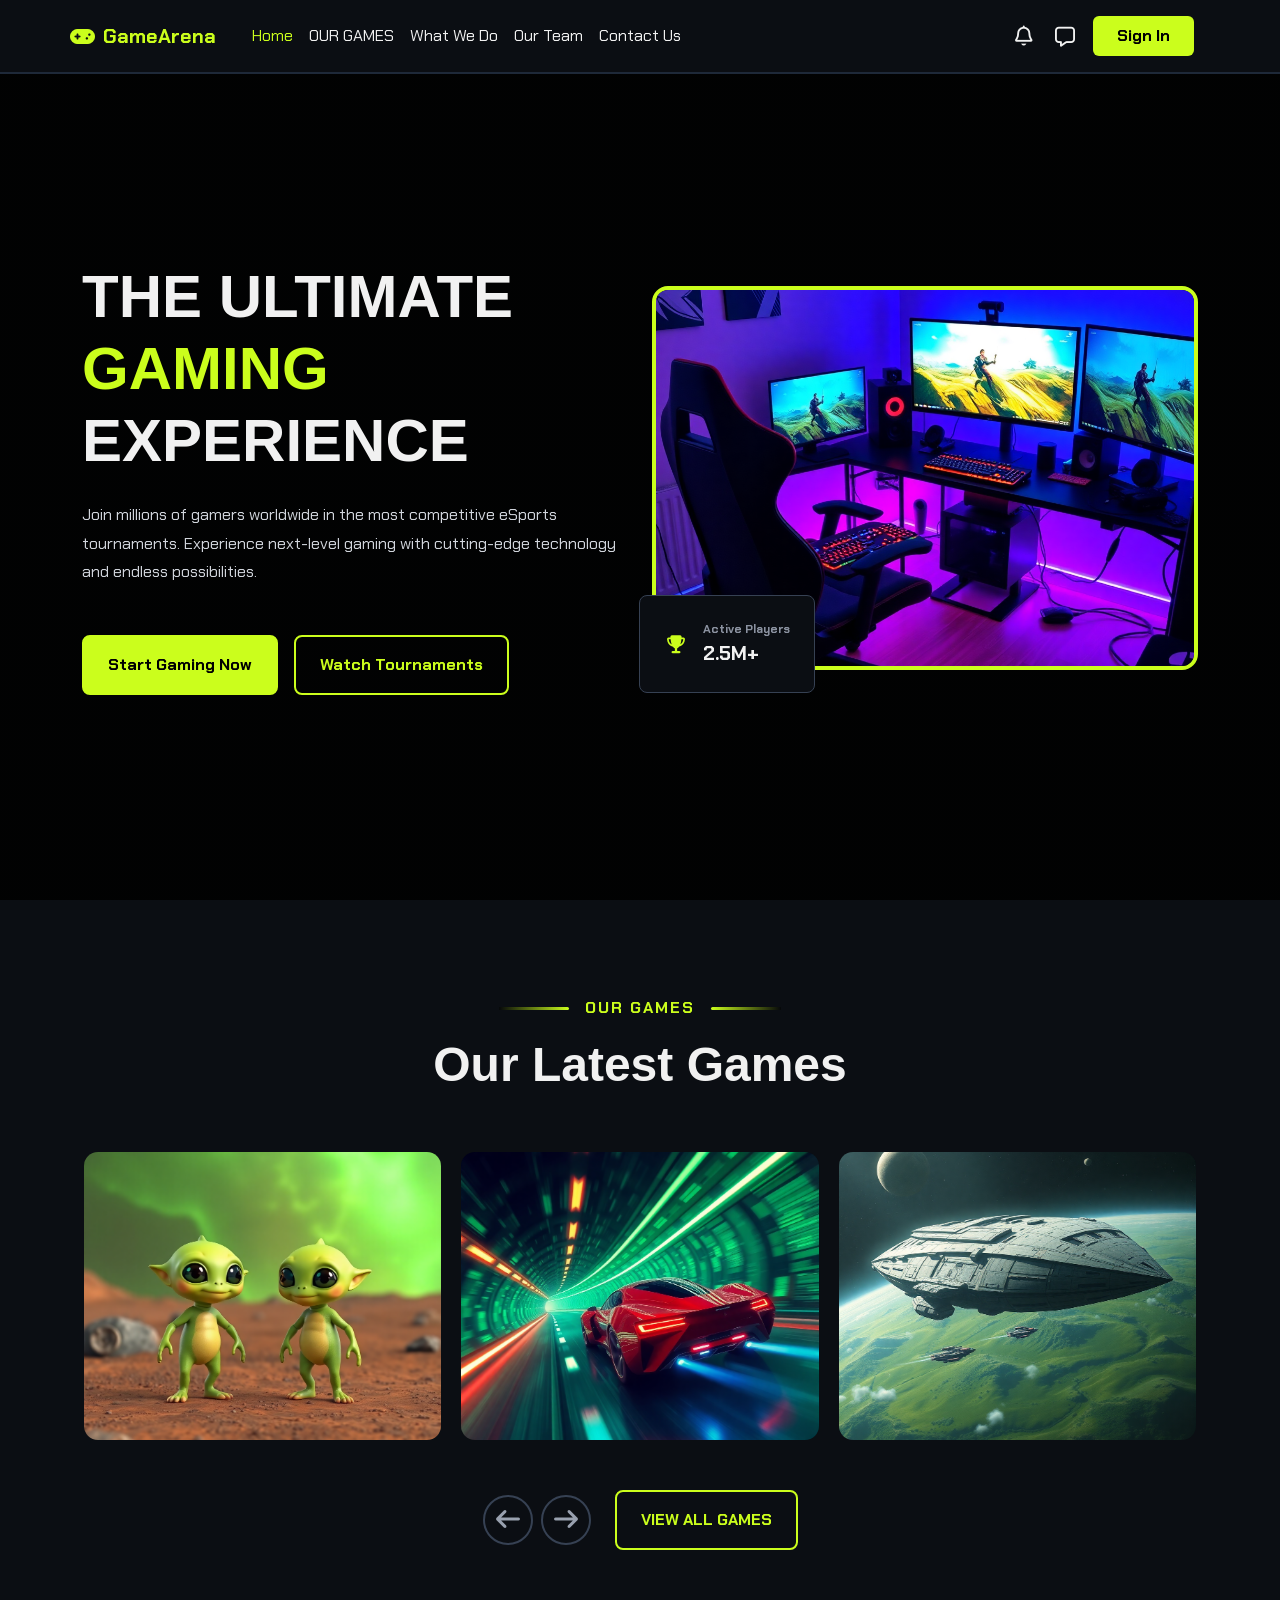
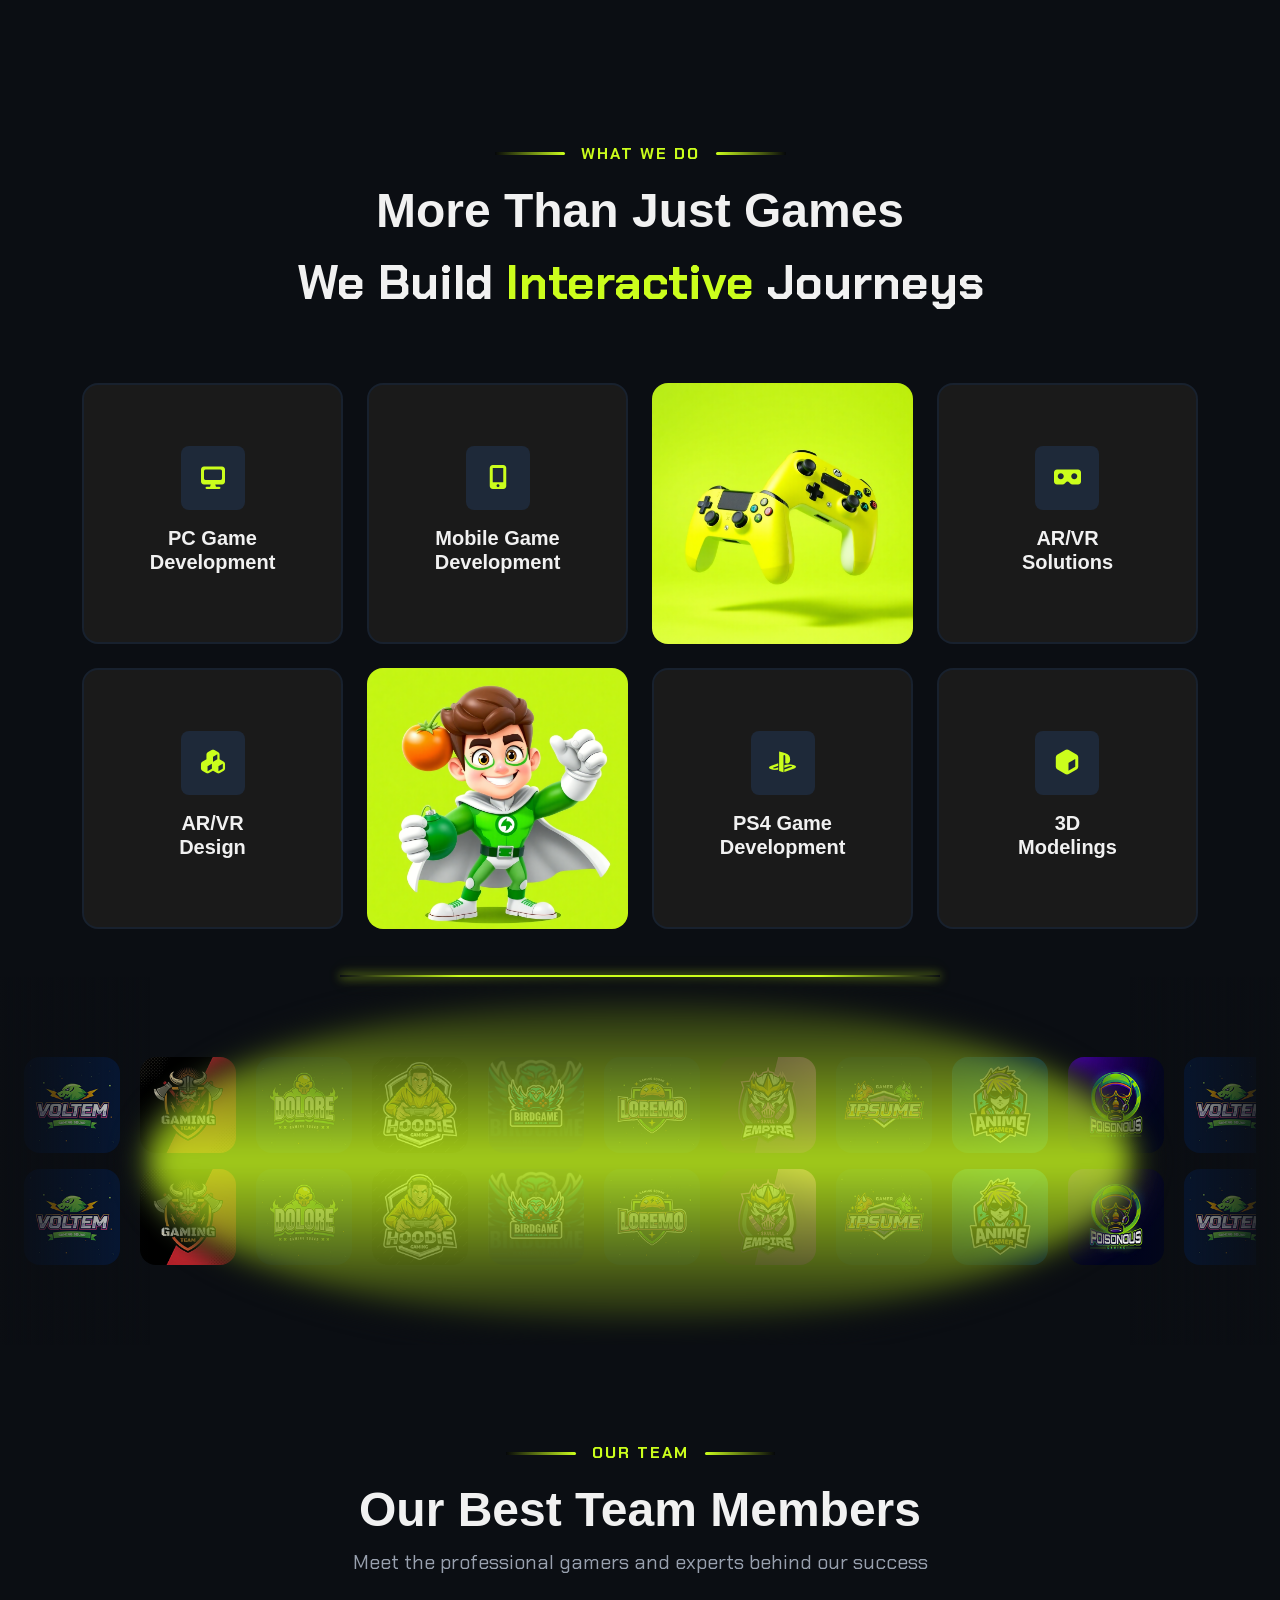
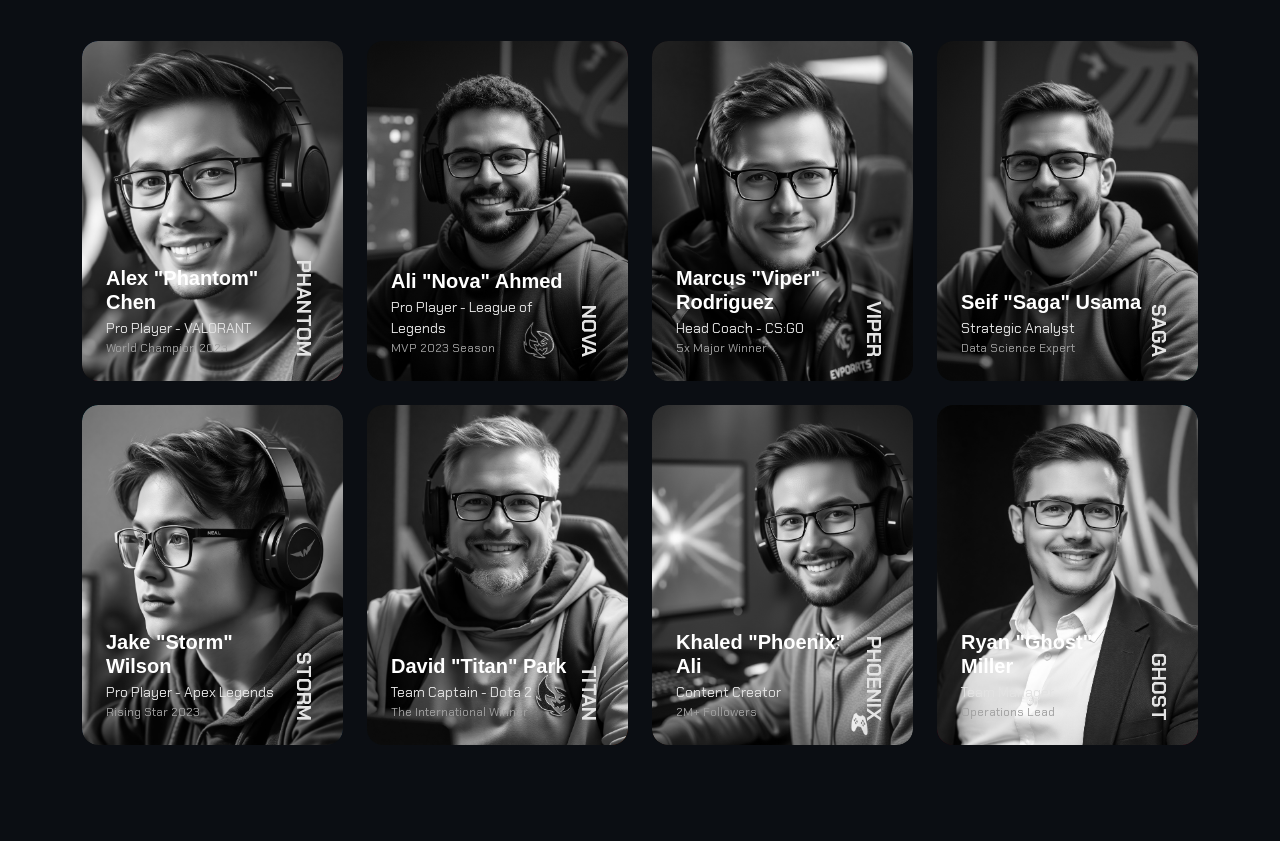
==== commit 748dc371: "add sponsors and our team sections with responsive design and animations; update navigation links" ====
--- a/indexe.html
+++ b/indexe.html
@@ -54,10 +54,10 @@
                                 <a class="nav-color nav-link" href="#what-we-do">What We Do</a>
                             </li>
                             <li class="nav-item">
-                                <a class="nav-color nav-link" href="#">Our Team</a>
+                                <a class="nav-color nav-link" href="#our-team">Our Team</a>
                             </li>
                             <li class="nav-item">
-                                <a class="nav-color nav-link" href="#">Contact Us</a>
+                                <a class="nav-color nav-link" href="#contact-us">Contact Us</a>
                             </li>
                         </ul>
                         <div class="sign-in-container d-flex align-items-center">
@@ -378,7 +378,8 @@
                     </div>
                     <div class="what-we-card-container col-6 col-lg-3">
                         <div class="what-we-image rounded-4">
-                            <img class="rounded-4 w-100 h-100 object-fit-cover" src="images/what-we-do-1.png" alt="controlar-image">
+                            <img class="rounded-4 w-100 h-100 object-fit-cover" src="images/what-we-do-1.png"
+                                alt="controlar-image">
                         </div>
                     </div>
                     <div class="what-we-card-container col-6 col-lg-3">
@@ -409,7 +410,8 @@
                     </div>
                     <div class="what-we-card-container col-6 col-lg-3">
                         <div class="what-we-image rounded-4">
-                            <img class="rounded-4 w-100 h-100 object-fit-cover" src="images/what-we-do-2.png" alt="hero-image">
+                            <img class="rounded-4 w-100 h-100 object-fit-cover" src="images/what-we-do-2.png"
+                                alt="hero-image">
                         </div>
                     </div>
                     <div class="what-we-card-container col-6 col-lg-3">
@@ -445,13 +447,235 @@
         <!-- end what we do -->
 
 
-        <section></section>
-        <section></section>
-        <section></section>
+        <!-- start sponsors -->
+
+        <section class="sponsors px-4 position-relative overflow-hidden" id="sponsors">
+            <div class="d-flex flex-column gap-3 overflow-hidden">
+                <div class="bg-sponsors rounded-circle w-100 h-100 position-absolute top-50 start-50 translate-middle">
+                </div>
+                <div class="logos-track left">
+                    <img src="images/logo-1.jpg" alt="sponsors-icon-1">
+                    <img src="images/logo-2.jpg" alt="sponsors-icon-2">
+                    <img src="images/logo-3.jpg" alt="sponsors-icon-3">
+                    <img src="images/logo-4.jpg" alt="sponsors-icon-4">
+                    <img src="images/logo-5.jpg" alt="sponsors-icon-5">
+                    <img src="images/logo-6.jpg" alt="sponsors-icon-6">
+                    <img src="images/logo-7.jpg" alt="sponsors-icon-7">
+                    <img src="images/logo-8.jpg" alt="sponsors-icon-8">
+                    <img src="images/logo-9.jpg" alt="sponsors-icon-9">
+                    <img src="images/logo-10.jpg" alt="sponsors-icon-10">
+                    <img src="images/logo-11.jpg" alt="sponsors-icon-11">
+                    <img src="images/logo-12.jpg" alt="sponsors-icon-12">
+
+                    <img src="images/logo-1.jpg" alt="sponsors-icon-1">
+                    <img src="images/logo-2.jpg" alt="sponsors-icon-2">
+                    <img src="images/logo-3.jpg" alt="sponsors-icon-3">
+                    <img src="images/logo-4.jpg" alt="sponsors-icon-4">
+                    <img src="images/logo-5.jpg" alt="sponsors-icon-5">
+                    <img src="images/logo-6.jpg" alt="sponsors-icon-6">
+                    <img src="images/logo-7.jpg" alt="sponsors-icon-7">
+                    <img src="images/logo-8.jpg" alt="sponsors-icon-8">
+                    <img src="images/logo-9.jpg" alt="sponsors-icon-9">
+                    <img src="images/logo-10.jpg" alt="sponsors-icon-10">
+                    <img src="images/logo-11.jpg" alt="sponsors-icon-11">
+                    <img src="images/logo-12.jpg" alt="sponsors-icon-12">
+                </div>
+
+                <div class="logos-track right">
+                    <img src="images/logo-1.jpg" alt="sponsors-icon-1">
+                    <img src="images/logo-2.jpg" alt="sponsors-icon-2">
+                    <img src="images/logo-3.jpg" alt="sponsors-icon-3">
+                    <img src="images/logo-4.jpg" alt="sponsors-icon-4">
+                    <img src="images/logo-5.jpg" alt="sponsors-icon-5">
+                    <img src="images/logo-6.jpg" alt="sponsors-icon-6">
+                    <img src="images/logo-7.jpg" alt="sponsors-icon-7">
+                    <img src="images/logo-8.jpg" alt="sponsors-icon-8">
+                    <img src="images/logo-9.jpg" alt="sponsors-icon-9">
+                    <img src="images/logo-10.jpg" alt="sponsors-icon-10">
+                    <img src="images/logo-11.jpg" alt="sponsors-icon-11">
+                    <img src="images/logo-12.jpg" alt="sponsors-icon-12">
+
+
+                    <img src="images/logo-1.jpg" alt="sponsors-icon-1">
+                    <img src="images/logo-2.jpg" alt="sponsors-icon-2">
+                    <img src="images/logo-3.jpg" alt="sponsors-icon-3">
+                    <img src="images/logo-4.jpg" alt="sponsors-icon-4">
+                    <img src="images/logo-5.jpg" alt="sponsors-icon-5">
+                    <img src="images/logo-6.jpg" alt="sponsors-icon-6">
+                    <img src="images/logo-7.jpg" alt="sponsors-icon-7">
+                    <img src="images/logo-8.jpg" alt="sponsors-icon-8">
+                    <img src="images/logo-9.jpg" alt="sponsors-icon-9">
+                    <img src="images/logo-10.jpg" alt="sponsors-icon-10">
+                    <img src="images/logo-11.jpg" alt="sponsors-icon-11">
+                    <img src="images/logo-12.jpg" alt="sponsors-icon-12">
+                </div>
+            </div>
+        </section>
+
+        <!-- end sponsors -->
+
+
+        <!-- start our team  -->
+        <section class="our-team" id="our-team">
+            <div class="container">
+                <div class="row align-items-center px-xxl-2 gx-xxl-5">
+                    <div class="header-container text-center mb-5">
+                        <div class="d-flex justify-content-center align-items-center">
+                            <p class="gradiant1"></p>
+                            <p class="our-games-text px-3 fw-bold">OUR TEAM</p>
+                            <p class="gradiant2"></p>
+                        </div>
+                        <h2 class="heading-2 fw-bolder">Our Best Team Members</h2>
+                        <p class="team-text fs-5">Meet the professional gamers and experts behind our success</p>
+                    </div>
+                </div>
+                
+                <div class="card-container row g-3 g-lg-4 px-xxl-2">
+                    <div class="our-team-card col-12 col-md-6 col-lg-3">
+                        <div class="card-componant w-100 h-100 position-relative rounded-4 overflow-hidden">
+                            <img class="w-100 h-100 rounded-4 object-fit-cover" src="images/avatar-1.png"
+                            alt="team member Alex photo">
+                            <div class="p-4 position-absolute bottom-0 start-0 end-0">
+                                <div class="team-text-container d-flex align-items-end justify-content-between">
+                                    <div class="left-side">
+                                        <h3 class="fs-5 fw-bold mb-1">Alex "Phantom" Chen</h3>
+                                        <p class="top-p mb-0">Pro Player - VALORANT</p>
+                                        <p class="bottom-p mb-0">World Champion 2023</p>
+                                    </div>
+                                    <div class="right-side fs-5 fw-bold">PHANTOM</div>
+                                </div>
+                            </div>
+                        </div>
+                    </div>
+                    <div class="our-team-card col-12 col-md-6 col-lg-3">
+                        <div class="card-componant w-100 h-100 position-relative rounded-4 overflow-hidden">
+                            <img class="w-100 h-100 rounded-4 object-fit-cover" src="images/avatar-2.png"
+                            alt="team member Ali photo">
+                            <div class="p-4 position-absolute bottom-0 start-0 end-0">
+                                <div class="team-text-container d-flex align-items-end justify-content-between">
+                                    <div class="left-side">
+                                        <h3 class="fs-5 fw-bold mb-1">Ali "Nova" Ahmed</h3>
+                                        <p class="top-p mb-0">Pro Player - League of Legends</p>
+                                        <p class="bottom-p mb-0">MVP 2023 Season</p>
+                                    </div>
+                                    <div class="right-side fs-5 fw-bold">NOVA</div>
+                                </div>
+                            </div>
+                        </div>
+                    </div>
+                    <div class="our-team-card col-12 col-md-6 col-lg-3">
+                        <div class="card-componant w-100 h-100 position-relative rounded-4 overflow-hidden">
+                            <img class="w-100 h-100 rounded-4 object-fit-cover" src="images/avatar-3.png"
+                            alt="team member Marcus photo">
+                            <div class="p-4 position-absolute bottom-0 start-0 end-0">
+                                <div class="team-text-container d-flex align-items-end justify-content-between">
+                                    <div class="left-side">
+                                        <h3 class="fs-5 fw-bold mb-1">Marcus "Viper" Rodriguez</h3>
+                                        <p class="top-p mb-0">Head Coach - CS:GO</p>
+                                        <p class="bottom-p mb-0">5x Major Winner</p>
+                                    </div>
+                                    <div class="right-side fs-5 fw-bold">VIPER</div>
+                                </div>
+                            </div>
+                        </div>
+                    </div>
+                    <div class="our-team-card col-12 col-md-6 col-lg-3">
+                        <div class="card-componant w-100 h-100 position-relative rounded-4 overflow-hidden">
+                            <img class="w-100 h-100 rounded-4 object-fit-cover" src="images/avatar-4.png"
+                            alt="team member Seif photo">
+                            <div class="p-4 position-absolute bottom-0 start-0 end-0">
+                                <div class="team-text-container d-flex align-items-end justify-content-between">
+                                    <div class="left-side">
+                                        <h3 class="fs-5 fw-bold mb-1">Seif "Saga" Usama</h3>
+                                        <p class="top-p mb-0">Strategic Analyst</p>
+                                        <p class="bottom-p mb-0">Data Science Expert</p>
+                                    </div>
+                                    <div class="right-side fs-5 fw-bold">SAGA</div>
+                                </div>
+                            </div>
+                        </div>
+                    </div>
+                    <div class="our-team-card col-12 col-md-6 col-lg-3">
+                        <div class="card-componant w-100 h-100 position-relative rounded-4 overflow-hidden">
+                            <img class="w-100 h-100 rounded-4 object-fit-cover" src="images/avatar-5.png"
+                            alt="team member Jake photo">
+                            <div class="p-4 position-absolute bottom-0 start-0 end-0">
+                                <div class="team-text-container d-flex align-items-end justify-content-between">
+                                    <div class="left-side">
+                                        <h3 class="fs-5 fw-bold mb-1">Jake "Storm" Wilson</h3>
+                                        <p class="top-p mb-0">Pro Player - Apex Legends</p>
+                                        <p class="bottom-p mb-0">Rising Star 2023</p>
+                                    </div>
+                                    <div class="right-side fs-5 fw-bold">STORM</div>
+                                </div>
+                            </div>
+                        </div>
+                    </div>
+                    <div class="our-team-card col-12 col-md-6 col-lg-3">
+                        <div class="card-componant w-100 h-100 position-relative rounded-4 overflow-hidden">
+                            <img class="w-100 h-100 rounded-4 object-fit-cover" src="images/avatar-6.png"
+                            alt="team member David photo">
+                            <div class="p-4 position-absolute bottom-0 start-0 end-0">
+                                <div class="team-text-container d-flex align-items-end justify-content-between">
+                                    <div class="left-side">
+                                        <h3 class="fs-5 fw-bold mb-1">David "Titan" Park</h3>
+                                        <p class="top-p mb-0">Team Captain - Dota 2</p>
+                                        <p class="bottom-p mb-0">The International Winner</p>
+                                    </div>
+                                    <div class="right-side fs-5 fw-bold">TITAN</div>
+                                </div>
+                            </div>
+                        </div>
+                    </div>
+                    <div class="our-team-card col-12 col-md-6 col-lg-3">
+                        <div class="card-componant w-100 h-100 position-relative rounded-4 overflow-hidden">
+                            <img class="w-100 h-100 rounded-4 object-fit-cover" src="images/avatar-7.png"
+                            alt="team member Khaled photo">
+                            <div class="p-4 position-absolute bottom-0 start-0 end-0">
+                                <div class="team-text-container d-flex align-items-end justify-content-between">
+                                    <div class="left-side">
+                                        <h3 class="fs-5 fw-bold mb-1">Khaled "Phoenix" Ali</h3>
+                                        <p class="top-p mb-0">Content Creator</p>
+                                        <p class="bottom-p mb-0">2M+ Followers</p>
+                                    </div>
+                                    <div class="right-side fs-5 fw-bold">PHOENIX</div>
+                                </div>
+                            </div>
+                        </div>
+                    </div>
+                    <div class="our-team-card col-12 col-md-6 col-lg-3">
+                        <div class="card-componant w-100 h-100 position-relative rounded-4 overflow-hidden">
+                            <img class="w-100 h-100 rounded-4 object-fit-cover" src="images/avatar-8.png"
+                            alt="team member Ryan photo">
+                            <div class="p-4 position-absolute bottom-0 start-0 end-0">
+                                <div class="team-text-container d-flex align-items-end justify-content-between">
+                                    <div class="left-side">
+                                        <h3 class="fs-5 fw-bold mb-1">Ryan "Ghost" Miller</h3>
+                                        <p class="top-p mb-0">Team Manager</p>
+                                        <p class="bottom-p mb-0">Operations Lead</p>
+                                    </div>
+                                    <div class="right-side fs-5 fw-bold">GHOST</div>
+                                </div>
+                            </div>
+                        </div>
+                    </div>
+                </div>
+            </div>
+        </section>
+        
+        <!-- end our team  -->
+        
+        
+        <!-- start contact us -->
+
+        <section class="contact-us" id="contact-us"></section>
+
+        <!-- end contact us -->
+
     </main>
-
+    
     <!-- end main -->
-
+    
 
     <!-- start footer  -->
 
--- a/css/style.css
+++ b/css/style.css
@@ -18,7 +18,9 @@
 }
 
 h1,
-h2 {
+h2,
+.card-content h3,
+.left-side h3 {
     font-family: "Days One", sans-serif;
 }
 
@@ -391,6 +393,20 @@
 
 .what-we-do {
     padding: 96px 0px 48px;
+    position: relative;
+}
+
+.what-we-do:after {
+    content: "";
+    position: absolute;
+    width: 80%;
+    max-width: 600px;
+    height: 2px;
+    background: linear-gradient(90deg, transparent, var(--main-color) 20%, var(--main-color) 80%, transparent);
+    box-shadow: 0 0 10px var(--main-color), 0 0 20px #cbfe1c4d;
+    bottom: 0;
+    left: 50%;
+    transform: translate(-50%);
 }
 
 .we-build span {
@@ -456,6 +472,139 @@
 /* end what we do */
 
 
+/* start sponsors */
+
+.sponsors {
+    padding-block: 80px;
+}
+
+.logos-track {
+    display: flex;
+    width: max-content;
+    gap: 20px;
+}
+
+.logos-track img {
+    max-width: 96px;
+    min-width: 80px;
+    border-radius: 16px;
+}
+
+.left {
+    animation: moveLeft 30s linear infinite;
+}
+
+
+.right {
+    animation: moveRight 30s linear infinite;
+}
+
+@keyframes moveLeft {
+    from {
+        transform: translateX(0);
+    }
+
+    to {
+        transform: translateX(-50%);
+    }
+}
+
+@keyframes moveRight {
+    from {
+        transform: translateX(-50%);
+    }
+
+    to {
+        transform: translateX(0);
+    }
+}
+
+.bg-sponsors {
+    background: var(--main-color);
+    background: linear-gradient(0deg, var(--main-background-color), var(--main-color) 50%, var(--main-background-color));
+    filter: blur(10px);
+    box-shadow: 0 0 20px 20px var(--main-background-color) inset;
+    opacity: 0.8;
+}
+
+.sponsors::before,
+.sponsors::after {
+    content: "";
+    position: absolute;
+    top: 0;
+    width: 150px;
+    height: 100%;
+    z-index: 3;
+}
+
+.sponsors::before {
+    left: 0;
+    background: linear-gradient(to right, #0B0E13, transparent);
+}
+
+.sponsors::after {
+    right: 0;
+    background: linear-gradient(to left, #0B0E13, transparent);
+}
+
+/* end sponsors */
+
+
+/* start our-team */
+
+.our-team {
+    padding-block: 96px;
+}
+
+.team-text {
+    color: var(--dark-gray);
+}
+
+.left-side h3 {
+    font-family: "Days One", sans-serif;
+    color: #FFF;
+}
+
+.left-side .top-p {
+    font-size: 14px;
+    color: var(--main-color);
+}
+
+.left-side .bottom-p {
+    font-size: 12px;
+    color: var(--dark-gray);
+}
+
+.right-side {
+    color: var(--main-color);
+    writing-mode: vertical-rl;
+    text-orientation: mixed;
+}
+
+.card-componant::before {
+    content: "";
+    position: absolute;
+    backdrop-filter: grayscale(100%);
+    z-index: 1;
+    width: 102%;
+    height: 100%;
+    transition: 1s cubic-bezier(.4, 0, .2, 1);
+}
+
+.card-componant:hover::before {
+    transform: translateY(-100%);
+}
+
+/* end our-team */
+
+
+/* start contact us */
+
+
+
+/* end contact us */
+
+
 /* media */
 
 /* xs */
@@ -523,7 +672,8 @@
     }
 
     .what-we-card,
-    .what-we-image {
+    .what-we-image,
+    .our-team-card {
         height: 210px;
     }
 }
@@ -551,7 +701,8 @@
     }
 
     .what-we-card,
-    .what-we-image {
+    .what-we-image,
+    .our-team-card {
         height: 250px;
     }
 }
@@ -571,7 +722,8 @@
     }
 
     .what-we-card,
-    .what-we-image {
+    .what-we-image,
+    .our-team-card {
         height: 340px;
     }
 }
@@ -590,6 +742,10 @@
     .what-we-image {
         height: 100%;
     }
+
+    .bg-sponsors {
+        width: 80% !important;
+    }
 }
 
 /* xl */
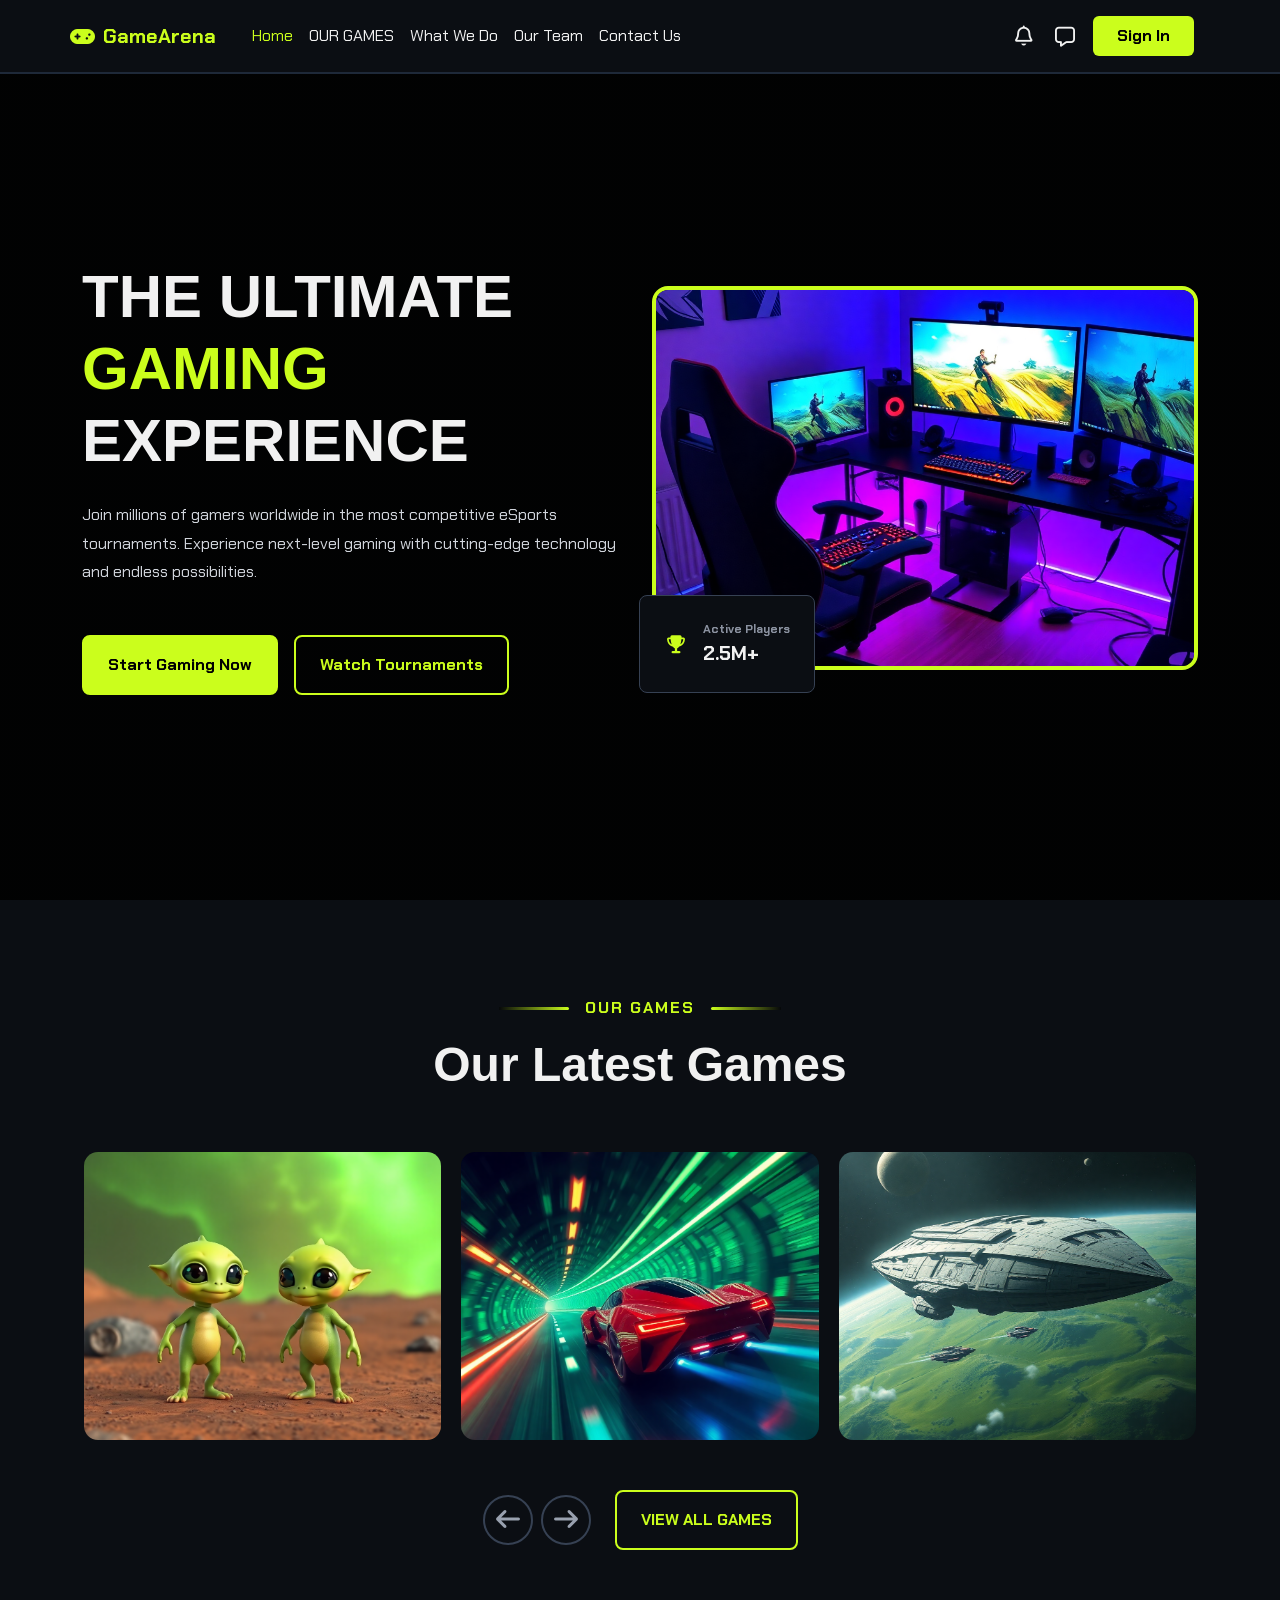
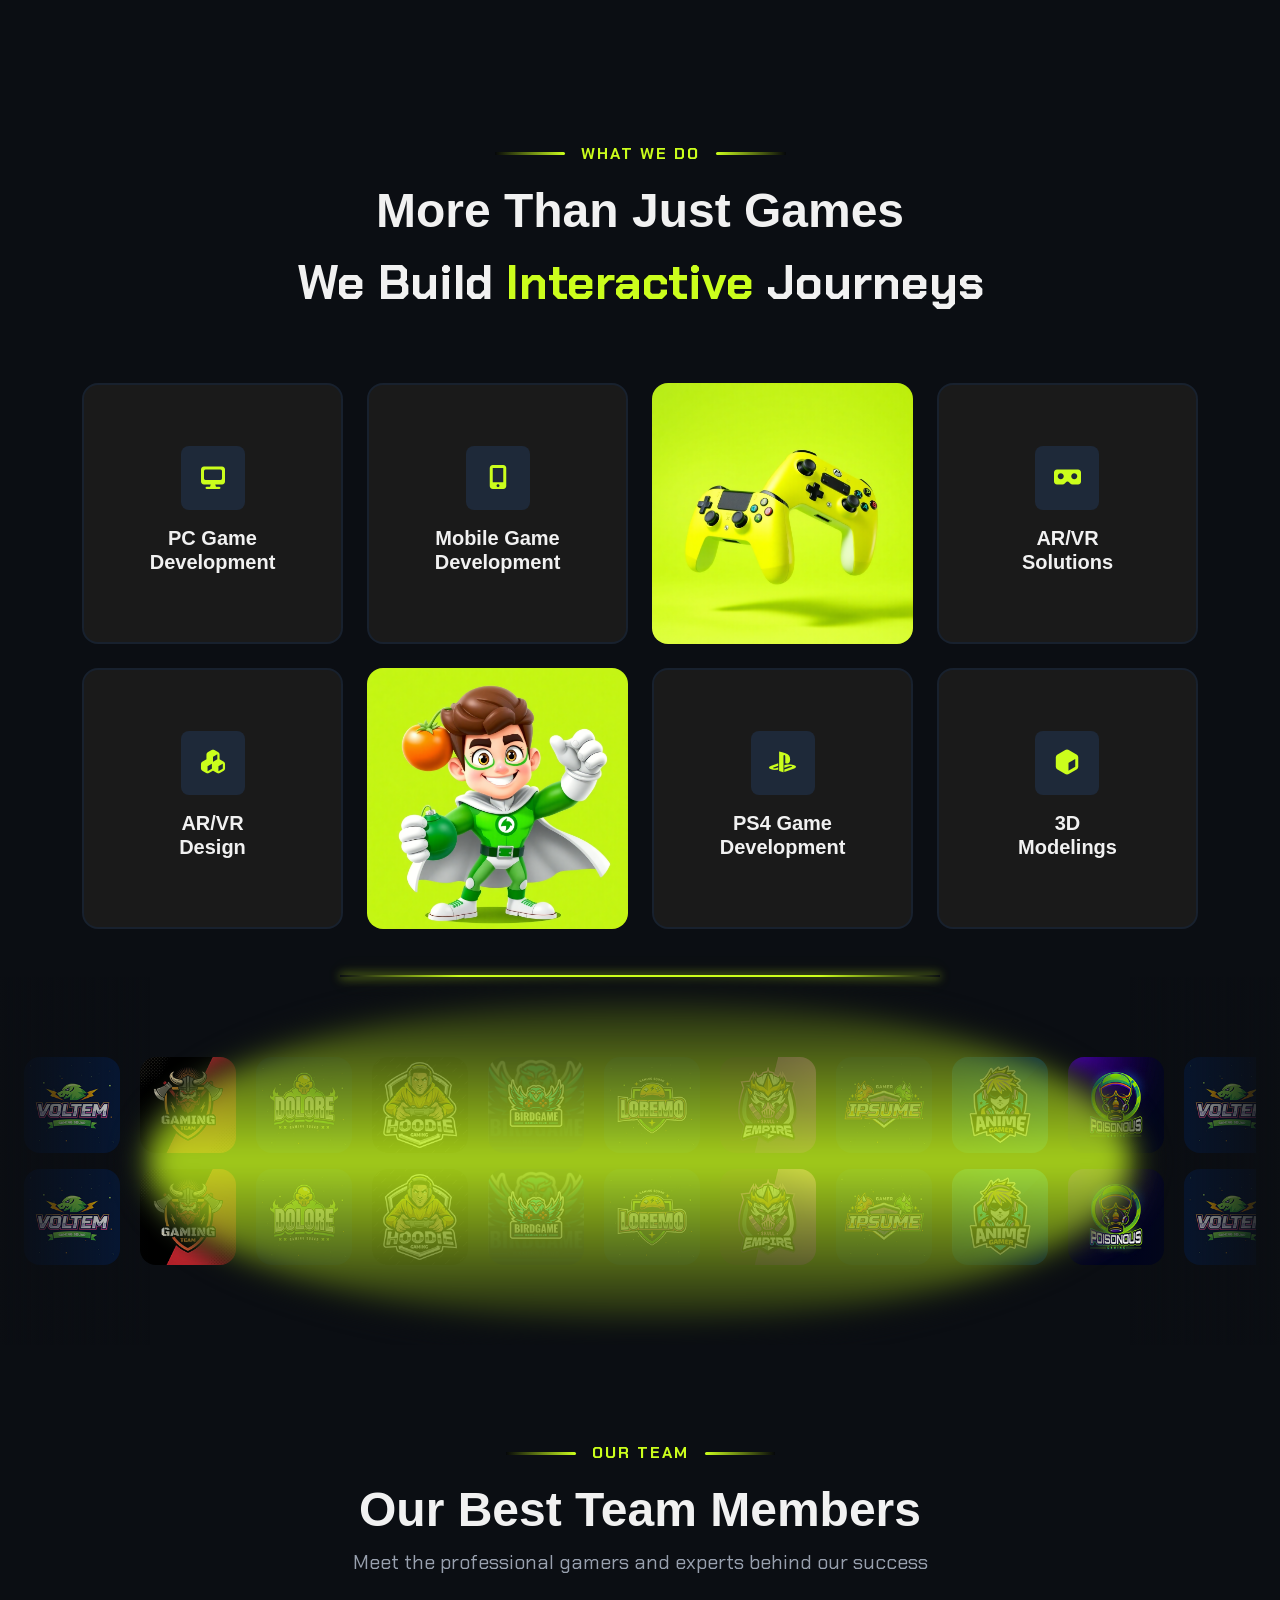
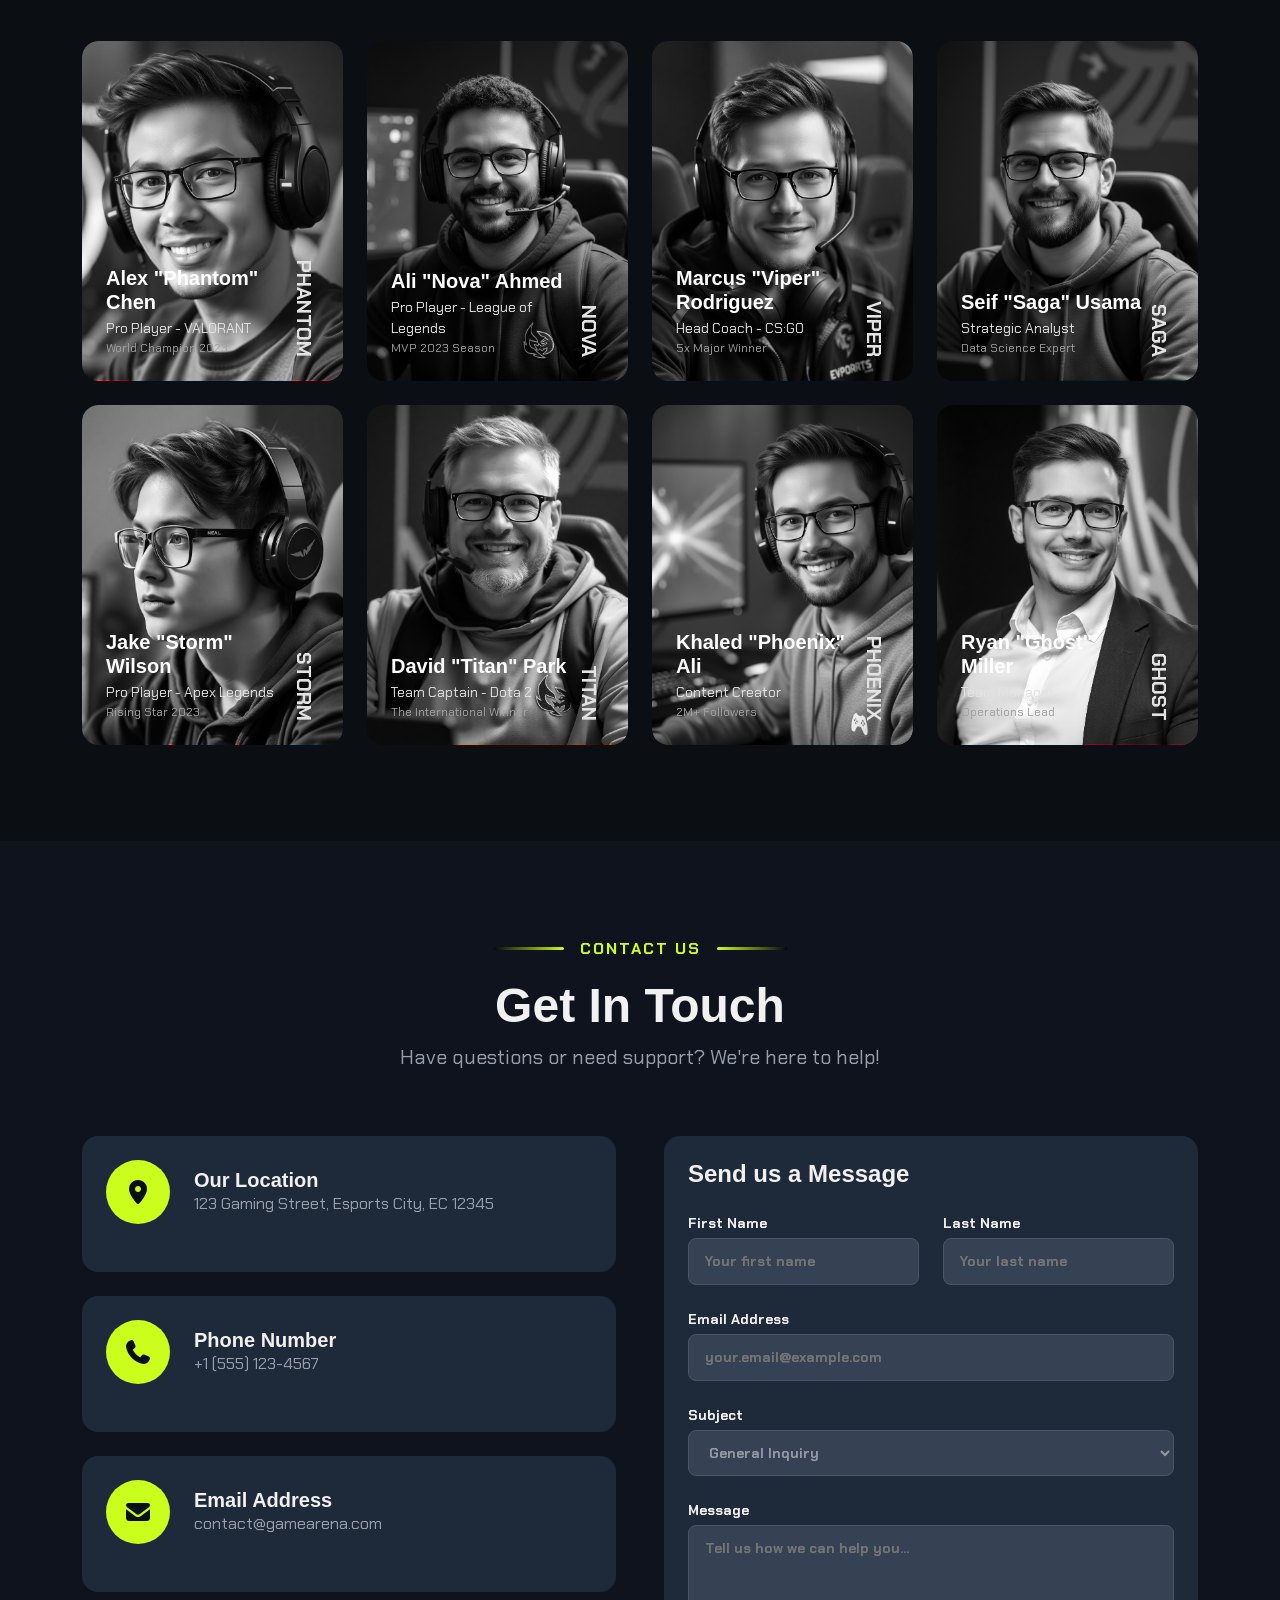
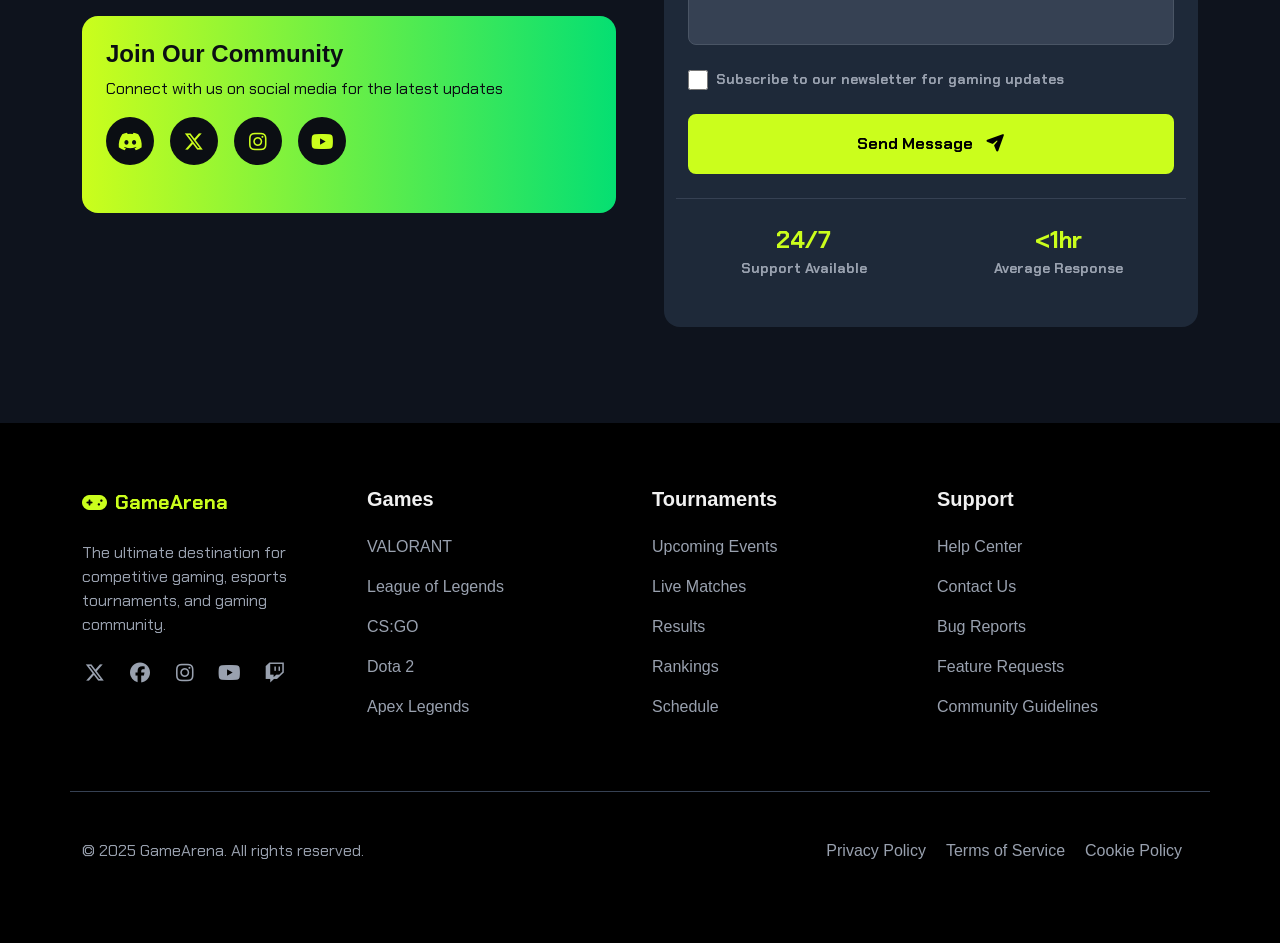
==== commit 8240a72f: "add contact us section with form and footer; enhance navigation and layout" ====
--- a/indexe.html
+++ b/indexe.html
@@ -21,7 +21,7 @@
 
 </head>
 
-<body>
+<body data-bs-spy="scroll" data-bs-target="#header" data-bs-smooth-scroll="true" tabindex="0">
 
     <!-- start nav -->
 
@@ -55,6 +55,9 @@
                             </li>
                             <li class="nav-item">
                                 <a class="nav-color nav-link" href="#our-team">Our Team</a>
+                            </li>
+                            <li class="nav-item d-lg-none">
+                                <a class="nav-color nav-link" href="#tournaments">Tournaments</a>
                             </li>
                             <li class="nav-item">
                                 <a class="nav-color nav-link" href="#contact-us">Contact Us</a>
@@ -357,7 +360,7 @@
                                 <div class="card-icon d-flex justify-content-center align-items-center mb-2 mb-lg-3">
                                     <i class="fa-solid fa-desktop fa-xl"></i>
                                 </div>
-                                <h3 class="fw-bolder fw-bolder fs-6 text-center">PC Game<br>Development</h3>
+                                <h3 class="fw-bolder fw-bolder fs-6 text-center heading">PC Game<br>Development</h3>
                             </div>
                             <div class="top-icon position-absolute"></div>
                             <div class="bottom-icon position-absolute"></div>
@@ -370,7 +373,7 @@
                                 <div class="card-icon d-flex justify-content-center align-items-center mb-2 mb-lg-3">
                                     <i class="fa-solid fa-mobile-screen-button fa-xl"></i>
                                 </div>
-                                <h3 class="fw-bolder fs-6 text-center">Mobile Game<br>Development</h3>
+                                <h3 class="fw-bolder fs-6 text-center heading">Mobile Game<br>Development</h3>
                             </div>
                             <div class="top-icon position-absolute"></div>
                             <div class="bottom-icon position-absolute"></div>
@@ -389,7 +392,7 @@
                                 <div class="card-icon d-flex justify-content-center align-items-center mb-2 mb-lg-3">
                                     <i class="fa-solid fa-vr-cardboard fa-xl"></i>
                                 </div>
-                                <h3 class="fw-bolder fs-6 text-center">AR/VR<br>Solutions</h3>
+                                <h3 class="fw-bolder fs-6 text-center heading">AR/VR<br>Solutions</h3>
                             </div>
                             <div class="top-icon position-absolute"></div>
                             <div class="bottom-icon position-absolute"></div>
@@ -402,7 +405,7 @@
                                 <div class="card-icon d-flex justify-content-center align-items-center mb-2 mb-lg-3">
                                     <i class="fa-solid fa-cubes fa-xl"></i>
                                 </div>
-                                <h3 class="fw-bolder fs-6 text-center">AR/VR<br>Design</h3>
+                                <h3 class="fw-bolder fs-6 text-center heading">AR/VR<br>Design</h3>
                             </div>
                             <div class="top-icon position-absolute"></div>
                             <div class="bottom-icon position-absolute"></div>
@@ -421,7 +424,7 @@
                                 <div class="card-icon d-flex justify-content-center align-items-center mb-2 mb-lg-3">
                                     <i class="fa-brands fa-playstation fa-xl"></i>
                                 </div>
-                                <h3 class="fw-bolder fs-6 text-center">PS4 Game<br>Development</h3>
+                                <h3 class="fw-bolder fs-6 text-center heading">PS4 Game<br>Development</h3>
                             </div>
                             <div class="top-icon position-absolute"></div>
                             <div class="bottom-icon position-absolute"></div>
@@ -434,7 +437,7 @@
                                 <div class="card-icon d-flex justify-content-center align-items-center mb-2 mb-lg-3">
                                     <i class="fa-solid fa-cube fa-xl"></i>
                                 </div>
-                                <h3 class="fw-bolder fs-6 text-center">3D<br>Modelings</h3>
+                                <h3 class="fw-bolder fs-6 text-center heading">3D<br>Modelings</h3>
                             </div>
                             <div class="top-icon position-absolute"></div>
                             <div class="bottom-icon position-absolute"></div>
@@ -529,16 +532,16 @@
                         <p class="team-text fs-5">Meet the professional gamers and experts behind our success</p>
                     </div>
                 </div>
-                
+
                 <div class="card-container row g-3 g-lg-4 px-xxl-2">
                     <div class="our-team-card col-12 col-md-6 col-lg-3">
                         <div class="card-componant w-100 h-100 position-relative rounded-4 overflow-hidden">
                             <img class="w-100 h-100 rounded-4 object-fit-cover" src="images/avatar-1.png"
-                            alt="team member Alex photo">
+                                alt="team member Alex photo">
                             <div class="p-4 position-absolute bottom-0 start-0 end-0">
                                 <div class="team-text-container d-flex align-items-end justify-content-between">
                                     <div class="left-side">
-                                        <h3 class="fs-5 fw-bold mb-1">Alex "Phantom" Chen</h3>
+                                        <h3 class="fs-5 fw-bold mb-1 heading">Alex "Phantom" Chen</h3>
                                         <p class="top-p mb-0">Pro Player - VALORANT</p>
                                         <p class="bottom-p mb-0">World Champion 2023</p>
                                     </div>
@@ -550,7 +553,7 @@
                     <div class="our-team-card col-12 col-md-6 col-lg-3">
                         <div class="card-componant w-100 h-100 position-relative rounded-4 overflow-hidden">
                             <img class="w-100 h-100 rounded-4 object-fit-cover" src="images/avatar-2.png"
-                            alt="team member Ali photo">
+                                alt="team member Ali photo">
                             <div class="p-4 position-absolute bottom-0 start-0 end-0">
                                 <div class="team-text-container d-flex align-items-end justify-content-between">
                                     <div class="left-side">
@@ -566,7 +569,7 @@
                     <div class="our-team-card col-12 col-md-6 col-lg-3">
                         <div class="card-componant w-100 h-100 position-relative rounded-4 overflow-hidden">
                             <img class="w-100 h-100 rounded-4 object-fit-cover" src="images/avatar-3.png"
-                            alt="team member Marcus photo">
+                                alt="team member Marcus photo">
                             <div class="p-4 position-absolute bottom-0 start-0 end-0">
                                 <div class="team-text-container d-flex align-items-end justify-content-between">
                                     <div class="left-side">
@@ -582,7 +585,7 @@
                     <div class="our-team-card col-12 col-md-6 col-lg-3">
                         <div class="card-componant w-100 h-100 position-relative rounded-4 overflow-hidden">
                             <img class="w-100 h-100 rounded-4 object-fit-cover" src="images/avatar-4.png"
-                            alt="team member Seif photo">
+                                alt="team member Seif photo">
                             <div class="p-4 position-absolute bottom-0 start-0 end-0">
                                 <div class="team-text-container d-flex align-items-end justify-content-between">
                                     <div class="left-side">
@@ -598,7 +601,7 @@
                     <div class="our-team-card col-12 col-md-6 col-lg-3">
                         <div class="card-componant w-100 h-100 position-relative rounded-4 overflow-hidden">
                             <img class="w-100 h-100 rounded-4 object-fit-cover" src="images/avatar-5.png"
-                            alt="team member Jake photo">
+                                alt="team member Jake photo">
                             <div class="p-4 position-absolute bottom-0 start-0 end-0">
                                 <div class="team-text-container d-flex align-items-end justify-content-between">
                                     <div class="left-side">
@@ -614,7 +617,7 @@
                     <div class="our-team-card col-12 col-md-6 col-lg-3">
                         <div class="card-componant w-100 h-100 position-relative rounded-4 overflow-hidden">
                             <img class="w-100 h-100 rounded-4 object-fit-cover" src="images/avatar-6.png"
-                            alt="team member David photo">
+                                alt="team member David photo">
                             <div class="p-4 position-absolute bottom-0 start-0 end-0">
                                 <div class="team-text-container d-flex align-items-end justify-content-between">
                                     <div class="left-side">
@@ -630,7 +633,7 @@
                     <div class="our-team-card col-12 col-md-6 col-lg-3">
                         <div class="card-componant w-100 h-100 position-relative rounded-4 overflow-hidden">
                             <img class="w-100 h-100 rounded-4 object-fit-cover" src="images/avatar-7.png"
-                            alt="team member Khaled photo">
+                                alt="team member Khaled photo">
                             <div class="p-4 position-absolute bottom-0 start-0 end-0">
                                 <div class="team-text-container d-flex align-items-end justify-content-between">
                                     <div class="left-side">
@@ -646,7 +649,7 @@
                     <div class="our-team-card col-12 col-md-6 col-lg-3">
                         <div class="card-componant w-100 h-100 position-relative rounded-4 overflow-hidden">
                             <img class="w-100 h-100 rounded-4 object-fit-cover" src="images/avatar-8.png"
-                            alt="team member Ryan photo">
+                                alt="team member Ryan photo">
                             <div class="p-4 position-absolute bottom-0 start-0 end-0">
                                 <div class="team-text-container d-flex align-items-end justify-content-between">
                                     <div class="left-side">
@@ -662,24 +665,229 @@
                 </div>
             </div>
         </section>
-        
+
         <!-- end our team  -->
-        
-        
+
+
         <!-- start contact us -->
 
-        <section class="contact-us" id="contact-us"></section>
+        <section class="contact-us" id="contact-us">
+            <div class="container">
+                <div class="row align-items-center px-xxl-2 gx-xxl-5">
+                    <div class="header-container text-center mb-5">
+                        <div class="d-flex justify-content-center align-items-center">
+                            <p class="gradiant1"></p>
+                            <p class="our-games-text px-3 fw-bold">CONTACT US</p>
+                            <p class="gradiant2"></p>
+                        </div>
+                        <h2 class="heading-2 fw-bolder">Get In Touch</h2>
+                        <p class="team-text fs-5">Have questions or need support? We're here to help!</p>
+                    </div>
+                </div>
+
+                <div class="card-container row g-4 g-lg-5 px-xxl-2">
+                    <div class="contact-us-card col-12 col-lg-6">
+                        <div class="contact-information-card p-4 mb-4 rounded-4">
+                            <div class="contact-componant mb-4 d-flex align-items-center">
+                                <div
+                                    class="contact-us-icon d-flex justify-content-center align-items-center rounded-circle me-4">
+                                    <i class="fa-solid fa-location-dot fa-xl"></i>
+                                </div>
+                                <div class="contact-us-text">
+                                    <h3 class="heading-three heading fw-bolder mb-0">Our Location</h3>
+                                    <p class="contact-p mb-0">123 Gaming Street, Esports City, EC 12345</p>
+                                </div>
+                            </div>
+                        </div>
+                        <div class="contact-information-card p-4 mb-4 rounded-4">
+                            <div class="contact-componant mb-4 d-flex align-items-center">
+                                <div
+                                    class="contact-us-icon d-flex justify-content-center align-items-center rounded-circle me-4">
+                                    <i class="fa-solid fa-phone fa-xl"></i>
+                                </div>
+                                <div class="contact-us-text">
+                                    <h3 class="heading-three heading fw-bolder mb-0">Phone Number</h3>
+                                    <p class="contact-p mb-0">+1 (555) 123-4567</p>
+                                </div>
+                            </div>
+                        </div>
+                        <div class="contact-information-card p-4 mb-4 rounded-4">
+                            <div class="contact-componant mb-4 d-flex align-items-center">
+                                <div
+                                    class="contact-us-icon d-flex justify-content-center align-items-center rounded-circle me-4">
+                                    <i class="fa-solid fa-envelope fa-xl"></i>
+                                </div>
+                                <div class="contact-us-text">
+                                    <h3 class="heading-three heading fw-bolder mb-0">Email Address</h3>
+                                    <p class="contact-p mb-0">contact@gamearena.com</p>
+                                </div>
+                            </div>
+                        </div>
+                        <div class="contact-link-card p-4 mb-4 rounded-4">
+                            <div class="contact-componant mb-4">
+                                <h3 class="join-community heading fw-bold">Join Our Community</h3>
+                                <p class="join-community-p">Connect with us on social media for the latest updates</p>
+                                <div class="link-icon-container d-flex align-items-center">
+                                    <div
+                                        class="link-icon d-flex justify-content-center align-items-center rounded-circle me-3">
+                                        <i class="fa-brands fa-discord fa-lg"></i>
+                                    </div>
+                                    <div
+                                        class="link-icon d-flex justify-content-center align-items-center rounded-circle me-3">
+                                        <i class="fa-brands fa-x-twitter fa-lg"></i>
+                                    </div>
+                                    <div
+                                        class="link-icon d-flex justify-content-center align-items-center rounded-circle me-3">
+                                        <i class="fa-brands fa-instagram fa-lg"></i>
+                                    </div>
+                                    <div
+                                        class="link-icon d-flex justify-content-center align-items-center rounded-circle me-3">
+                                        <i class="fa-brands fa-youtube fa-lg"></i>
+                                    </div>
+                                </div>
+                            </div>
+                        </div>
+                    </div>
+                    <div class="form-card col-12 col-lg-6">
+                        <div class="form-container p-4 rounded-4 fw-bold">
+                            <h3 class="heading send-us mb-4 fw-bolder">Send us a Message</h3>
+                            <form action="">
+                                <div class="name row justify-content-between mb-3">
+                                    <div class="first-name col-12 col-md-6 d-flex flex-column mb-2">
+                                        <label class="mb-1" for="fName">First Name</label>
+                                        <input class="rounded-3 fw-bold" type="text" name="f-name" id="fName"
+                                            placeholder="Your first name">
+                                    </div>
+                                    <div class="last-name col-12 col-md-6 d-flex flex-column mb-2">
+                                        <label class="mb-1" for="lName">Last Name</label>
+                                        <input class="rounded-3 fw-bold" type="text" name="l-name" id="lName"
+                                            placeholder="Your last name">
+                                    </div>
+                                </div>
+                                <div class="email mb-4 col-12 d-flex flex-column">
+                                    <label class="mb-1" for="email">Email Address</label>
+                                    <input class="rounded-3 fw-bold" type="email" name="email" id="email"
+                                        placeholder="your.email@example.com">
+                                </div>
+                                <div class="email mb-4 col-12 d-flex flex-column">
+                                    <label class="mb-1" for="subject">Subject</label>
+                                    <select class="rounded-3 fw-bold" name="Subject" id="subject">
+                                        <option value="general-inquiry">General Inquiry</option>
+                                        <option value="tournament-support">Tournament Support</option>
+                                        <option value="technical-issue">Technical Issue</option>
+                                        <option value="partnership">Partnership</option>
+                                        <option value="media-request">Media Request</option>
+                                    </select>
+                                </div>
+                                <div class="tell-us mb-4 col-12 d-flex flex-column">
+                                    <label class="mb-1" for="tell-us">Message</label>
+                                    <textarea class="rounded-3 fw-bold" placeholder="Tell us how we can help you..."
+                                        name="tell-us" id="tell-us"></textarea>
+                                </div>
+                                <div class="subscribe mb-4 col-12 d-flex align-items-center">
+                                    <input class="checkbox-input me-2" type="checkbox" name="subscribe" id="subscribe">
+                                    <label class="rounded-3" for="subscribe">Subscribe to our newsletter for gaming
+                                        updates</label>
+                                </div>
+                                <button
+                                    class="start-gaming-now-btn btn-main-color me-sm-3 fw-bold btn-shine px-4 py-3 rounded-3 w-100"
+                                    type="submit">Send Message <i class="fa-solid fa-paper-plane ms-2"></i></button>
+                            </form>
+                            <div class="support-available row justify-content-between mt-4 pt-4 position-relative">
+                                <div class="support col-6 d-flex flex-column text-center mb-2">
+                                    <div class="div fs-4 fw-bolder">24/7</div>
+                                    <p>Support Available</p>
+                                </div>
+                                <div class="support col-6 d-flex flex-column text-center mb-2">
+                                    <div class="div fs-4 fw-bolder">&lt;1hr</div>
+                                    <p>Average Response</p>
+                                </div>
+                            </div>
+                        </div>
+                    </div>
+                </div>
+        </section>
 
         <!-- end contact us -->
 
     </main>
-    
+
     <!-- end main -->
-    
+
 
     <!-- start footer  -->
 
-    <footer></footer>
+    <footer class="bg-black">
+        <div class="container">
+            <div class="row game-arena-footer mb-4">
+                <div class="col-12 col-md-6 col-lg-3 mb-4">
+                    <div class="footer-logo-container me-4 mb-4 d-flex flex-wrap align-items-center">
+                        <i class="fa-solid fa-gamepad me-2 fa-lg"></i>
+                        <span class="footer-logo-name fs-5 me-1 fw-bold">GameArena</span>
+                    </div>
+                    <p class="game-arena-p mb-4">The ultimate destination for competitive gaming, esports tournaments,
+                        and gaming community.</p>
+                    <div class="footer-links">
+                        <a href="https://x.com/" target="_blank"><i class="fa-brands fa-x-twitter fa-lg me-3"></i></a>
+                        <a href="https://www.facebook.com/" target="_blank"><i
+                                class="fa-brands fa-facebook fa-lg me-3"></i></a>
+                        <a href="https://instagram.com/" target="_blank"><i
+                                class="fa-brands fa-instagram fa-lg me-3"></i></a>
+                        <a href="https://youtube.com/" target="_blank"><i
+                                class="fa-brands fa-youtube fa-lg me-3"></i></a>
+                        <a href="https://twitch.com/" target="_blank"><i class="fa-brands fa-twitch fa-lg"></i></a>
+                    </div>
+                </div>
+
+                <div class="games col-12 col-md-6 col-lg-3 mb-4">
+                    <div class="me-4 mb-4">
+                        <h3 class="heading fw-bolder fs-5 mb-4">Games</h3>
+                        <ul class="p-0">
+                            <li class="mb-3 fw-medium"><a href="#our-games">VALORANT</a></li>
+                            <li class="mb-3 fw-medium"><a href="#our-games">League of Legends</a></li>
+                            <li class="mb-3 fw-medium"><a href="#our-games">CS:GO</a></li>
+                            <li class="mb-3 fw-medium"><a href="#our-games">Dota 2</a></li>
+                            <li class="mb-3 fw-medium"><a href="#our-games">Apex Legends</a></li>
+                        </ul>
+                    </div>
+                </div>
+                <div class="games col-12 col-md-6 col-lg-3 mb-4">
+                    <div class="me-4 mb-4">
+                        <h3 class="heading fw-bolder fs-5 mb-4">Tournaments</h3>
+                        <ul class="p-0">
+                            <li class="mb-3 fw-medium"><a href="#">Upcoming Events</a></li>
+                            <li class="mb-3 fw-medium"><a href="#">Live Matches</a></li>
+                            <li class="mb-3 fw-medium"><a href="#">Results</a></li>
+                            <li class="mb-3 fw-medium"><a href="#">Rankings</a></li>
+                            <li class="mb-3 fw-medium"><a href="#">Schedule</a></li>
+                        </ul>
+                    </div>
+                </div>
+                <div class="games col-12 col-md-6 col-lg-3">
+                    <div class="me-4 mb-4">
+                        <h3 class="heading fw-bolder fs-5 mb-4">Support</h3>
+                        <ul class="p-0">
+                            <li class="mb-3 fw-medium"><a href="#">Help Center</a></li>
+                            <li class="mb-3 fw-medium"><a href="#">Contact Us</a></li>
+                            <li class="mb-3 fw-medium"><a href="#">Bug Reports</a></li>
+                            <li class="mb-3 fw-medium"><a href="#">Feature Requests</a></li>
+                            <li class="mb-3 fw-medium"><a href="#">Community Guidelines</a></li>
+                        </ul>
+                    </div>
+                </div>
+            </div>
+            <div class="row end-footer pt-5 justify-content-between position-relative">
+                <div class="col-12 col-lg-6 text-lg-start text-center">
+                    <p>&copy; 2025 GameArena. All rights reserved.</p>
+                </div>
+                <div class="col-12 col-lg-6 text-lg-end text-center">
+                    <a class="me-3 fw-medium" href="#">Privacy Policy</a>
+                    <a class="me-3 fw-medium" href="#">Terms of Service</a>
+                    <a class="me-3 fw-medium" href="#">Cookie Policy</a>
+                </div>
+            </div>
+        </div>
+    </footer>
 
     <!-- end footer  -->
 
--- a/css/style.css
+++ b/css/style.css
@@ -20,7 +20,7 @@
 h1,
 h2,
 .card-content h3,
-.left-side h3 {
+.heading {
     font-family: "Days One", sans-serif;
 }
 
@@ -41,6 +41,7 @@
     --card-color: #1A1A1A;
     --card-border: #18212E;
     --dark-color: #1e2939;
+    --sub-background: #0E131D;
 }
 
 .btn-main-color {
@@ -600,9 +601,190 @@
 
 /* start contact us */
 
-
+.contact-us {
+    padding-block: 96px;
+    background-color: var(--sub-background);
+}
+
+.contact-information-card,
+.form-container {
+    background-color: var(--border-color);
+}
+
+.contact-us-icon {
+    width: 64px;
+    height: 64px;
+    background-color: var(--main-color);
+    color: var(--main-background-color);
+}
+
+.heading-three {
+    color: var(--sub-color);
+    font-size: 20px;
+}
+
+.contact-link-card {
+    background: #05DF72;
+    background: linear-gradient(270deg, rgba(5, 223, 114, 1) 0%, rgba(203, 254, 28, 1) 100%);
+    color: var(--main-background-color);
+}
+
+.join-community {
+    font-size: 24px;
+}
+
+.contact-p {
+    color: var(--dark-gray);
+}
+
+.link-icon i {
+    color: var(--main-color);
+}
+
+.link-icon {
+    width: 48px;
+    height: 48px;
+    background-color: var(--main-background-color);
+    cursor: pointer;
+    transition: 0.3s;
+}
+
+.link-icon:hover {
+    background-color: #273B1F;
+}
+
+.send-us {
+    color: var(--sub-color);
+    font-size: 24px;
+}
+
+.form-card label {
+    color: var(--sub-color);
+    font-size: 14px;
+}
+
+.form-card input,
+.form-card select,
+.form-card textarea {
+    background-color: var(--second-border);
+    color: #9399A2;
+    font-size: 14px;
+    outline: none;
+    border: 1px solid #4a5565;
+    padding: 12px 16px;
+}
+
+.form-card textarea {
+    resize: none;
+    min-height: 120px;
+    max-height: 138px;
+}
+
+.form-card input:focus,
+.form-card select:focus,
+.form-card textarea:focus {
+    border: 2px solid var(--main-color);
+}
+
+.checkbox-input {
+    width: 20px;
+    height: 20px;
+    border: 5px solid var(--border-color);
+}
+
+.checkbox-input:checked {
+    border: 5px solid var(--main-color);
+}
+
+.subscribe label {
+    color: var(--dark-gray);
+}
+
+.support-available::before {
+    content: "";
+    position: absolute;
+    width: 100%;
+    height: 1px;
+    background-color: #364153;
+    top: 0;
+}
+
+.support div {
+    color: var(--main-color);
+}
+
+.support p {
+    font-size: 14px;
+    color: var(--dark-gray);
+}
 
 /* end contact us */
+
+
+/* start footer */
+
+footer {
+    padding-block: 64px;
+}
+
+.game-arena-footer,
+.footer-links i {
+    color: var(--dark-gray);
+    transition: 0.3s;
+}
+
+.footer-links i:hover {
+    color: var(--main-color);
+}
+
+.footer-logo-container {
+    color: var(--main-color);
+}
+
+.footer-logo-name {
+    font-size: 24px;
+}
+
+.games ul {
+    list-style-type: none;
+}
+
+.games ul a {
+    text-decoration: none;
+    color: var(--dark-gray);
+    transition: 0.3s;
+}
+
+.games ul a:hover {
+    color: var(--main-color);
+}
+
+.games h3 {
+    color: var(--sub-color);
+}
+
+.end-footer {
+    color: var(--dark-gray);
+}
+
+.end-footer a {
+    color: var(--dark-gray);
+    text-decoration: none;
+    transition: 0.3s;
+}
+.end-footer a:hover {
+    color: var(--main-color);
+}
+.end-footer::before {
+    content: "";
+    top: 0;
+    width: 100%;
+    height: 1px;
+    position: absolute;
+    background-color: var(--second-border);
+}
+
+/* end footer */
 
 
 /* media */
@@ -666,9 +848,19 @@
         height: 35px;
     }
 
-    .card-icon {
+    .view-all-games-btn {
+        width: 100%;
+    }
+
+    .card-icon,
+    .contact-us-icon {
         width: 48px;
         height: 48px;
+    }
+
+    .contact-us-icon i,
+    .card-icon i {
+        font-size: 14px;
     }
 
     .what-we-card,
@@ -676,6 +868,32 @@
     .our-team-card {
         height: 210px;
     }
+
+    .heading-three {
+        font-size: 18px;
+    }
+
+    .contact-p,
+    .join-community-p {
+        font-size: 14px;
+    }
+
+    .join-community {
+        font-size: 20px;
+    }
+
+    .link-icon {
+        width: 40px;
+        height: 40px;
+    }
+
+    .link-icon i {
+        font-size: 12px;
+    }
+
+    .send-us {
+        font-size: 20px;
+    }
 }
 
 /* sm */
@@ -746,10 +964,4 @@
     .bg-sponsors {
         width: 80% !important;
     }
-}
-
-/* xl */
-@media screen and (min-width:1200px) {}
-
-/* xxl */
-@media screen and (min-width:1400px) {}+}
